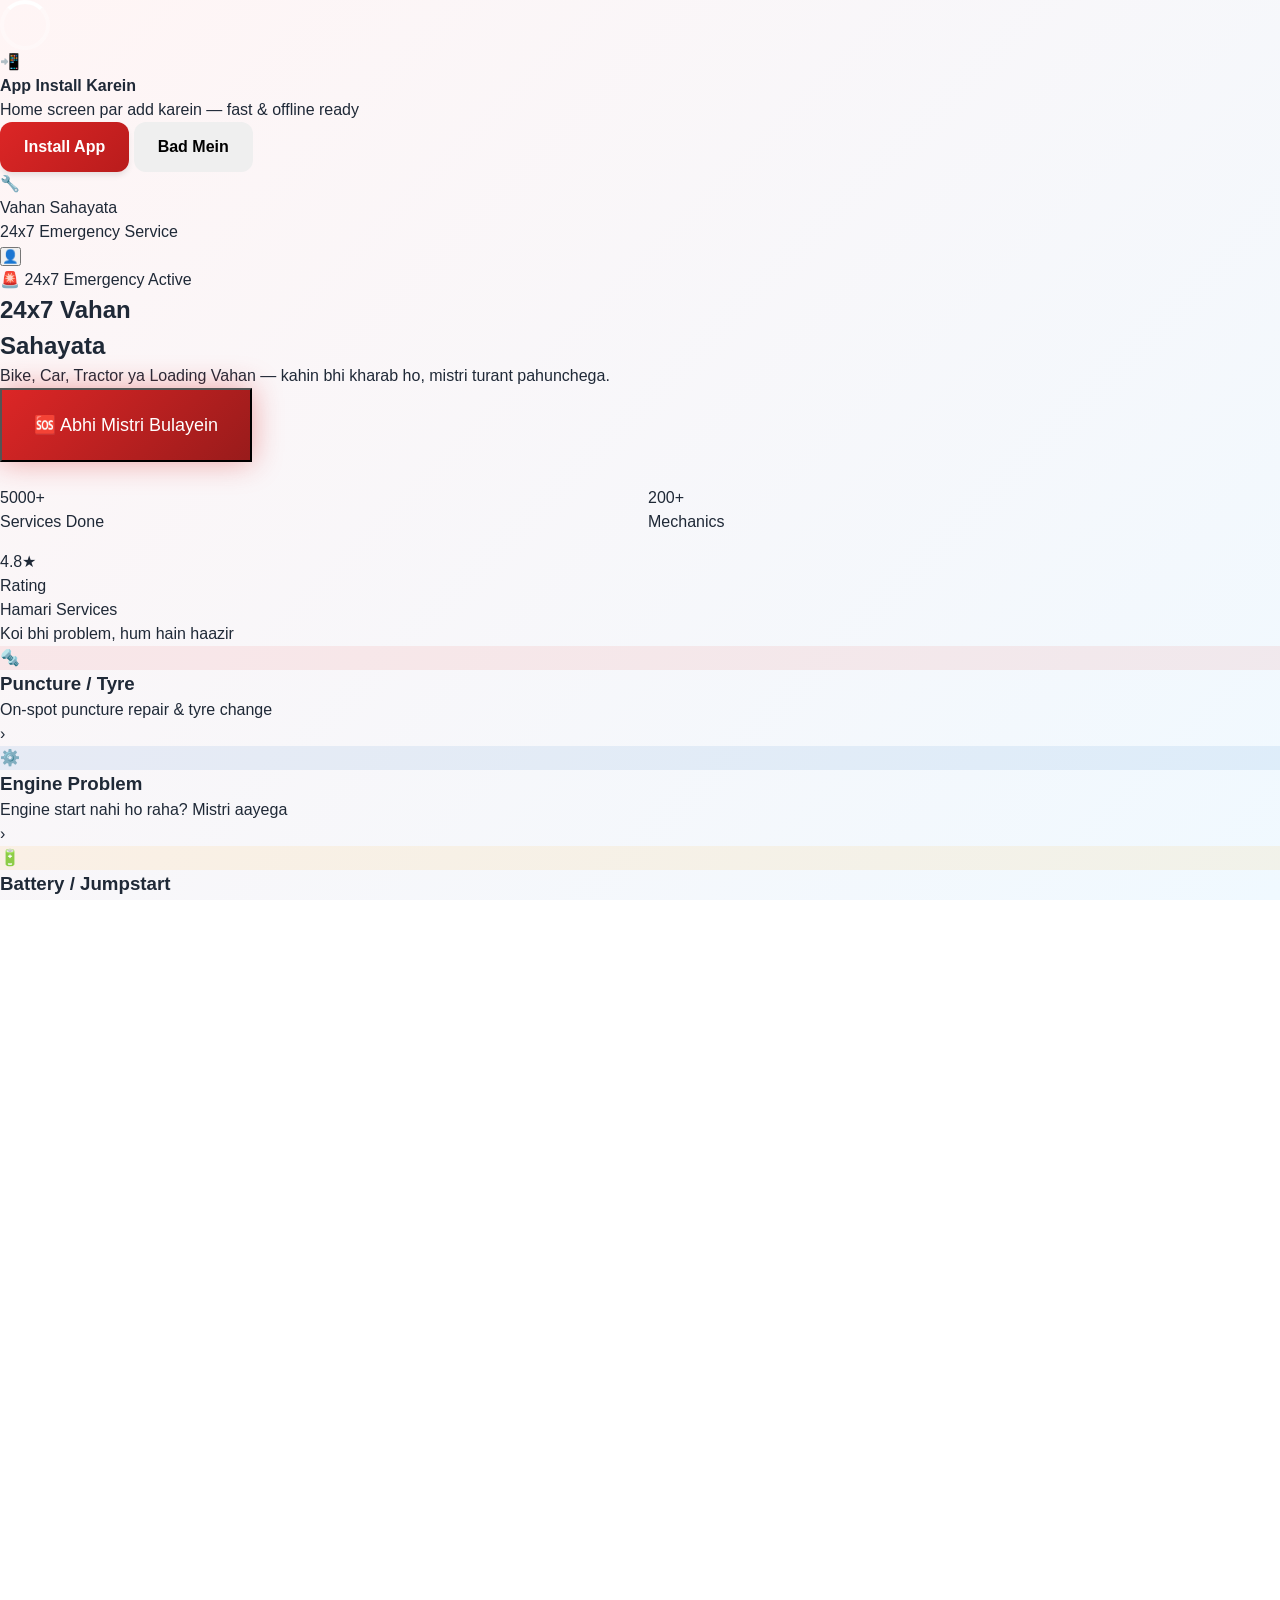
==== index.html @ 1196dba3 "Rename index (6) (28).html to index.html" ====
<!DOCTYPE html>
<html lang="hi">
<head>
  <meta charset="UTF-8">
  <meta name="viewport" content="width=device-width, initial-scale=1.0, maximum-scale=1.0">
  <meta name="theme-color" content="#E53935">
  <meta name="description" content="Bike, Car, Tractor ya Loading Vahan — kahin bhi kharab ho, mistri turant pahunchega.">
  <meta name="apple-mobile-web-app-capable" content="yes">
  <meta name="apple-mobile-web-app-status-bar-style" content="black-translucent">
  <meta name="apple-mobile-web-app-title" content="Vahan Sahayata">
  <title>24x7 Vahan Sahayata — Emergency Vehicle Rescue</title>
  <link rel="manifest" href="manifest.json">
  <link rel="icon" href="icons/icon-192.png" type="image/png">
  <link rel="apple-touch-icon" href="icons/icon-192.png">
  <link rel="stylesheet" href="style.css">

  <!-- Firebase SDK (compat) -->
  <script src="https://www.gstatic.com/firebasejs/10.7.0/firebase-app-compat.js"></script>
  <script src="https://www.gstatic.com/firebasejs/10.7.0/firebase-auth-compat.js"></script>
  <script src="https://www.gstatic.com/firebasejs/10.7.0/firebase-firestore-compat.js"></script>
  <script src="https://www.gstatic.com/firebasejs/10.7.0/firebase-storage-compat.js"></script>
</head>
<body>

<!-- ── Loading Overlay ─────────────────────────────────────── -->
<div id="loadingOverlay">
  <div class="spinner"></div>
</div>

<!-- ── Install Banner ──────────────────────────────────────── -->
<div id="installBanner">
  <div class="ib-icon">📲</div>
  <div class="ib-text" style="flex:1">
    <h4>App Install Karein</h4>
    <p>Home screen par add karein — fast & offline ready</p>
    <div class="ib-actions">
      <button class="btn btn-primary btn-sm" id="installBtn">Install App</button>
      <button class="btn btn-outline btn-sm" id="dismissInstall">Bad Mein</button>
    </div>
  </div>
</div>

<!-- ── App Header ──────────────────────────────────────────── -->
<header id="appHeader">
  <div class="brand">
    <div class="brand-icon">🔧</div>
    <div>
      <div class="brand-name">Vahan Sahayata</div>
      <div class="brand-tag">24x7 Emergency Service</div>
    </div>
  </div>
  <div class="header-actions">
    <span id="userNameLabel"></span>
    <button class="avatar-btn" id="headerAvatar" onclick="showSection('profile')" title="Profile">
      <span id="headerAvatarIcon">👤</span>
    </button>
  </div>
</header>

<!-- ── Main Content ─────────────────────────────────────────── -->
<main id="mainContent">

  <!-- ════════════════════════════════════════════════════════
       SECTION 1: HOME
  ════════════════════════════════════════════════════════ -->
  <section id="section-home" class="app-section active">

    <!-- Hero -->
    <div class="hero">
      <div class="emergency-badge">🚨 24x7 Emergency Active</div>
      <h1>24x7 Vahan<br>Sahayata</h1>
      <p class="tagline">Bike, Car, Tractor ya Loading Vahan — kahin bhi kharab ho, mistri turant pahunchega.</p>
      <button class="btn-emergency" onclick="handleEmergencyClick()">
        🆘 Abhi Mistri Bulayein
      </button>
      <div class="hero-stats">
        <div class="hero-stat"><div class="num">5000+</div><div class="lbl">Services Done</div></div>
        <div class="hero-stat"><div class="num">200+</div><div class="lbl">Mechanics</div></div>
        <div class="hero-stat"><div class="num">4.8★</div><div class="lbl">Rating</div></div>
      </div>
    </div>

    <!-- Services -->
    <div class="pad-full">
      <div class="section-title">Hamari Services</div>
      <div class="section-sub">Koi bhi problem, hum hain haazir</div>

      <div class="service-card" onclick="startBooking('puncture')">
        <div class="sc-icon" style="background:#E5393515">🔩</div>
        <div class="sc-info">
          <h3>Puncture / Tyre</h3>
          <p>On-spot puncture repair & tyre change</p>
        </div>
        <div class="sc-arrow">›</div>
      </div>

      <div class="service-card" onclick="startBooking('engine')">
        <div class="sc-icon" style="background:#1565C015">⚙️</div>
        <div class="sc-info">
          <h3>Engine Problem</h3>
          <p>Engine start nahi ho raha? Mistri aayega</p>
        </div>
        <div class="sc-arrow">›</div>
      </div>

      <div class="service-card" onclick="startBooking('battery')">
        <div class="sc-icon" style="background:#F59E0B15">🔋</div>
        <div class="sc-info">
          <h3>Battery / Jumpstart</h3>
          <p>Dead battery? Turant jumpstart milega</p>
        </div>
        <div class="sc-arrow">›</div>
      </div>

      <div class="service-card" onclick="startBooking('towing')">
        <div class="sc-icon" style="background:#8B5CF615">🚛</div>
        <div class="sc-info">
          <h3>Towing Service</h3>
          <p>Vahan khud nahi chal sakta? Towing milega</p>
        </div>
        <div class="sc-arrow">›</div>
      </div>

      <div class="service-card" onclick="startBooking('accident')">
        <div class="sc-icon" style="background:#EF444415">🚨</div>
        <div class="sc-info">
          <h3>Accident Sahayata</h3>
          <p>Accident ke baad turant help</p>
        </div>
        <div class="sc-arrow">›</div>
      </div>

      <div class="service-card" onclick="startBooking('other')">
        <div class="sc-icon" style="background:#06B6D415">🔧</div>
        <div class="sc-info">
          <h3>Kuch Aur</h3>
          <p>Brake, fuel, oil, aur baaki problems</p>
        </div>
        <div class="sc-arrow">›</div>
      </div>

      <!-- Quick Links -->
      <div style="display:flex;gap:10px;margin-top:20px;margin-bottom:24px">
        <a href="mechanic.html" class="btn btn-outline" style="flex:1;font-size:13px">🔧 Mistri Registration</a>
        <a href="admin.html" class="btn btn-outline" style="flex:1;font-size:13px">🛡 Admin Panel</a>
      </div>
    </div>
  </section>

  <!-- ════════════════════════════════════════════════════════
       SECTION 2: AUTH (Login / Register)
  ════════════════════════════════════════════════════════ -->
  <section id="section-auth" class="app-section">
    <div class="pad-full">

      <div class="tabs" style="max-width:420px;margin:0 auto 0">
        <button class="tab active" id="tabLogin"  onclick="switchAuthTab('login')">Login</button>
        <button class="tab"        id="tabReg"    onclick="switchAuthTab('register')">Register</button>
      </div>

      <!-- Login Form -->
      <div id="loginForm" class="auth-card slide-up">
        <h2>👋 Wapas Aaiye!</h2>
        <p class="auth-sub">Apne account mein login karein</p>

        <button class="btn btn-google btn-full" onclick="signInWithGoogle()">
          <img src="https://www.gstatic.com/firebasejs/ui/2.0.0/images/auth/google.svg" width="20" alt="G"> Google se Login Karein
        </button>

        <div class="divider">ya email se</div>

        <div class="form-group">
          <label class="form-label">Email Address</label>
          <input type="email" id="loginEmail" class="form-control" placeholder="aapka@email.com">
        </div>
        <div class="form-group">
          <label class="form-label">Password</label>
          <input type="password" id="loginPassword" class="form-control" placeholder="••••••••">
        </div>
        <button class="btn btn-primary btn-full" onclick="emailLogin()">Login Karein</button>

        <p style="text-align:center;margin-top:16px;font-size:13px;color:var(--text-muted)">
          Account nahi hai? <span onclick="switchAuthTab('register')" style="color:var(--primary-lt);cursor:pointer;font-weight:700">Register Karein</span>
        </p>
      </div>

      <!-- Register Form -->
      <div id="registerForm" class="auth-card slide-up" style="display:none">
        <h2>🆕 New Account</h2>
        <p class="auth-sub">Abhi register karein — bilkul free!</p>

        <button class="btn btn-google btn-full" onclick="signInWithGoogle()">
          <img src="https://www.gstatic.com/firebasejs/ui/2.0.0/images/auth/google.svg" width="20" alt="G"> Google se Register Karein
        </button>

        <div class="divider">ya email se</div>

        <div class="form-group">
          <label class="form-label">Pura Naam</label>
          <input type="text" id="regName" class="form-control" placeholder="Aapka naam">
        </div>
        <div class="form-group">
          <label class="form-label">Mobile Number</label>
          <input type="tel" id="regPhone" class="form-control" placeholder="9876543210">
        </div>
        <div class="form-group">
          <label class="form-label">Email Address</label>
          <input type="email" id="regEmail" class="form-control" placeholder="aapka@email.com">
        </div>
        <div class="form-group">
          <label class="form-label">Password (min 6 characters)</label>
          <input type="password" id="regPassword" class="form-control" placeholder="••••••••">
        </div>
        <button class="btn btn-primary btn-full" onclick="emailRegister()">Register Karein</button>

        <p style="text-align:center;margin-top:16px;font-size:13px;color:var(--text-muted)">
          Pehle se account hai? <span onclick="switchAuthTab('login')" style="color:var(--primary-lt);cursor:pointer;font-weight:700">Login Karein</span>
        </p>
      </div>

    </div>
  </section>

  <!-- ════════════════════════════════════════════════════════
       SECTION 3: BOOKING
  ════════════════════════════════════════════════════════ -->
  <section id="section-booking" class="app-section">

    <div class="booking-header">
      <h2>🆘 Emergency Booking</h2>
      <p>Neeche form bharein — mistri jaldi pahunchega</p>
    </div>

    <div class="pad-full">

      <!-- Urgent Alert -->
      <div class="urgent-alert">
        <div class="ua-icon">⚡</div>
        <p>Aapki location aur vahan ki jankari bharkar <strong>Abhi Bhejein</strong> dabayein. Nearest mechanic ko turant request milega.</p>
      </div>

      <!-- Vehicle Type -->
      <div class="section-title" style="margin-bottom:8px">Vehicle Type चुनें</div>
      <div class="vehicle-grid" id="vehicleGrid">
        <div class="vehicle-card" data-v="bike"    onclick="selectVehicle(this)"><div class="vc-icon">🏍️</div><div class="vc-name">Bike</div></div>
        <div class="vehicle-card" data-v="car"     onclick="selectVehicle(this)"><div class="vc-icon">🚗</div><div class="vc-name">Car</div></div>
        <div class="vehicle-card" data-v="tempo"   onclick="selectVehicle(this)"><div class="vc-icon">🚐</div><div class="vc-name">Max/Tempo</div></div>
        <div class="vehicle-card" data-v="loading" onclick="selectVehicle(this)"><div class="vc-icon">🚚</div><div class="vc-name">Loading</div></div>
        <div class="vehicle-card" data-v="tractor" onclick="selectVehicle(this)"><div class="vc-icon">🚜</div><div class="vc-name">Tractor</div></div>
        <div class="vehicle-card" data-v="truck"   onclick="selectVehicle(this)"><div class="vc-icon">🛻</div><div class="vc-name">Truck</div></div>
        <div class="vehicle-card" data-v="auto"    onclick="selectVehicle(this)"><div class="vc-icon">🛺</div><div class="vc-name">Auto</div></div>
        <div class="vehicle-card" data-v="other"   onclick="selectVehicle(this)"><div class="vc-icon">🚘</div><div class="vc-name">Other</div></div>
      </div>

      <!-- Problem Type -->
      <div class="section-title" style="margin-bottom:8px">Problem Type</div>
      <div class="chips" id="problemChips">
        <span class="chip" data-p="puncture"  onclick="selectProblem(this)">🔩 Puncture</span>
        <span class="chip" data-p="engine"    onclick="selectProblem(this)">⚙️ Engine</span>
        <span class="chip" data-p="battery"   onclick="selectProblem(this)">🔋 Battery</span>
        <span class="chip" data-p="fuel"      onclick="selectProblem(this)">⛽ Fuel Khatam</span>
        <span class="chip" data-p="brake"     onclick="selectProblem(this)">🛑 Brake</span>
        <span class="chip" data-p="accident"  onclick="selectProblem(this)">🚨 Accident</span>
        <span class="chip" data-p="towing"    onclick="selectProblem(this)">🚛 Towing</span>
        <span class="chip" data-p="other"     onclick="selectProblem(this)">🔧 Kuch Aur</span>
      </div>

      <!-- Description -->
      <div class="form-group">
        <label class="form-label">Problem ka Vivaran (Optional)</label>
        <textarea id="bookingDesc" class="form-control" placeholder="Kya hua hai detail mein batayein..."></textarea>
      </div>

      <!-- Location -->
      <div class="section-title" style="margin-bottom:8px">Aapki Location</div>
      <div class="location-card" id="locationCard" onclick="getLocation()">
        <div class="loc-icon">📍</div>
        <div class="loc-text">
          <strong id="locationText">Location Detect Karein</strong>
          <span id="locationCoords">GPS se current location lene ke liye click karein</span>
        </div>
        <span style="color:var(--teal);font-size:18px">↻</span>
      </div>

      <div class="form-group">
        <label class="form-label">Address / Landmark</label>
        <input type="text" id="bookingAddress" class="form-control" placeholder="Gali, mohalla, landmark...">
      </div>

      <div class="form-group">
        <label class="form-label">Phone Number (for mechanic)</label>
        <input type="tel" id="bookingPhone" class="form-control" placeholder="9876543210">
      </div>

      <!-- Photo Upload -->
      <div class="form-group">
        <label class="form-label">Vahan ki Photo (Optional)</label>
        <label class="file-upload" for="vehiclePhoto">
          <input type="file" id="vehiclePhoto" accept="image/*" onchange="previewPhoto(this)">
          <div class="fu-icon">📷</div>
          <div class="fu-text">Photo khenchein ya gallery se chunein</div>
        </label>
        <img id="photoPreview" alt="Preview">
      </div>

      <button class="btn btn-danger btn-full" style="margin-bottom:32px" onclick="submitRequest()">
        🆘 Abhi Mistri Bhejein
      </button>

    </div>
  </section>

  <!-- ════════════════════════════════════════════════════════
       SECTION 4: REQUEST STATUS
  ════════════════════════════════════════════════════════ -->
  <section id="section-status" class="app-section">
    <div class="pad-full">
      <div class="section-title">🔄 Live Request Status</div>
      <div class="section-sub">Aapke active aur past requests</div>

      <div id="activeRequestArea"></div>
      <div id="requestHistoryArea"></div>
    </div>
  </section>

  <!-- ════════════════════════════════════════════════════════
       SECTION 5: PROFILE
  ════════════════════════════════════════════════════════ -->
  <section id="section-profile" class="app-section">

    <div class="profile-header">
      <div class="profile-avatar" id="profileAvatar">👤</div>
      <div class="profile-name"  id="profileName">Loading...</div>
      <div class="profile-email" id="profileEmail"></div>
      <div class="profile-role">👤 User</div>
    </div>

    <div class="pad-full">
      <div style="background:var(--surface2);border:1px solid var(--border);border-radius:var(--radius-lg);padding:4px 16px;margin-bottom:16px">
        <div class="info-row">
          <div class="ir-icon">📞</div>
          <div>
            <div class="ir-label">Mobile</div>
            <div class="ir-value" id="profilePhone">—</div>
          </div>
          <div class="ir-action" onclick="editPhone()">Edit</div>
        </div>
        <div class="info-row">
          <div class="ir-icon">📧</div>
          <div>
            <div class="ir-label">Email</div>
            <div class="ir-value" id="profileEmailRow">—</div>
          </div>
        </div>
        <div class="info-row">
          <div class="ir-icon">📅</div>
          <div>
            <div class="ir-label">Member Since</div>
            <div class="ir-value" id="profileJoined">—</div>
          </div>
        </div>
      </div>

      <div style="background:var(--surface2);border:1px solid var(--border);border-radius:var(--radius-lg);padding:4px 16px;margin-bottom:16px">
        <div class="info-row" onclick="showSection('status')" style="cursor:pointer">
          <div class="ir-icon">📋</div>
          <div><div class="ir-label">Meri Requests</div><div class="ir-value">History Dekhein</div></div>
          <div class="sc-arrow">›</div>
        </div>
        <div class="info-row" onclick="showSection('contact')" style="cursor:pointer">
          <div class="ir-icon">💬</div>
          <div><div class="ir-label">Support</div><div class="ir-value">Help & Contact</div></div>
          <div class="sc-arrow">›</div>
        </div>
        <div class="info-row">
          <div class="ir-icon">🔧</div>
          <div><div class="ir-label">Mechanic Register</div><div class="ir-value">Mistri banna chahte hain?</div></div>
          <a href="mechanic.html" class="ir-action">Open</a>
        </div>
      </div>

      <button class="btn btn-outline btn-full" onclick="signOutUser()" style="margin-bottom:24px">
        🚪 Logout
      </button>
    </div>
  </section>

  <!-- ════════════════════════════════════════════════════════
       SECTION 6: CONTACT
  ════════════════════════════════════════════════════════ -->
  <section id="section-contact" class="app-section">
    <div class="pad-full">
      <div class="section-title">📞 Help & Support</div>
      <div class="section-sub">Hum 24x7 aapki seva mein hain</div>

      <div class="contact-card">
        <div class="cc-icon">📞</div>
        <h3>Helpline</h3>
        <p>Emergency ke liye turant call karein</p>
        <a href="tel:+919876543210" class="btn btn-danger btn-full" style="margin-top:12px">Call: +91 98765 43210</a>
      </div>

      <div class="contact-card">
        <div class="cc-icon">💬</div>
        <h3>WhatsApp Support</h3>
        <p>WhatsApp par bhi help milegi</p>
        <a href="https://wa.me/919876543210?text=Namaste%2C%20mujhe%20vehicle%20help%20chahiye" target="_blank" class="btn btn-whatsapp btn-full" style="margin-top:12px">WhatsApp Karein</a>
      </div>

      <div class="contact-card">
        <div class="cc-icon">📧</div>
        <h3>Email Support</h3>
        <p>Non-urgent queries ke liye email karein</p>
        <a href="mailto:support@vahansahayata.com" class="btn btn-outline btn-full" style="margin-top:12px">Email Karein</a>
      </div>

      <div class="contact-card" style="text-align:left;padding:20px">
        <h3 style="margin-bottom:12px">📝 Feedback Bhejein</h3>
        <div class="form-group">
          <textarea id="feedbackText" class="form-control" placeholder="Aapka anubhav kaise raha? Kuch batana chahte hain?" rows="4"></textarea>
        </div>
        <button class="btn btn-primary btn-full" onclick="submitFeedback()">Feedback Bhejein</button>
      </div>
    </div>
  </section>

</main>

<!-- ── Bottom Navigation ─────────────────────────────────── -->
<nav id="bottomNav">
  <button class="nav-item active" id="nav-home"    onclick="showSection('home')">
    <span class="nav-icon">🏠</span>Home
  </button>
  <button class="nav-item"        id="nav-booking" onclick="showSection('booking')">
    <span class="nav-icon">🆘</span>Booking
  </button>
  <button class="nav-item"        id="nav-status"  onclick="showSection('status')">
    <span class="nav-icon">📋</span>Status
    <span class="notif-dot" id="statusDot" style="display:none"></span>
  </button>
  <button class="nav-item"        id="nav-contact" onclick="showSection('contact')">
    <span class="nav-icon">💬</span>Support
  </button>
  <button class="nav-item"        id="nav-profile" onclick="showSection('profile')">
    <span class="nav-icon">👤</span>Profile
  </button>
</nav>

<!-- ── Rating Modal ──────────────────────────────────────── -->
<div id="ratingModal" style="display:none;position:fixed;inset:0;background:#000a;z-index:5000;align-items:center;justify-content:center;padding:24px">
  <div style="background:var(--surface2);border:1px solid var(--border);border-radius:var(--radius-lg);padding:28px;max-width:380px;width:100%">
    <h3 style="font-family:var(--font-head);font-size:22px;margin-bottom:6px">⭐ Service Rate Karein</h3>
    <p style="font-size:14px;color:var(--text-muted);margin-bottom:20px" id="ratingMechName">Mechanic ka naam</p>
    <div class="stars" id="starContainer" style="justify-content:center;margin-bottom:20px">
      <span class="star" data-v="1" onclick="selectStar(1)">★</span>
      <span class="star" data-v="2" onclick="selectStar(2)">★</span>
      <span class="star" data-v="3" onclick="selectStar(3)">★</span>
      <span class="star" data-v="4" onclick="selectStar(4)">★</span>
      <span class="star" data-v="5" onclick="selectStar(5)">★</span>
    </div>
    <textarea id="reviewText" class="form-control" style="margin-bottom:16px" rows="3" placeholder="Review likhein (optional)..."></textarea>
    <div style="display:flex;gap:10px">
      <button class="btn btn-outline" style="flex:1" onclick="closeRating()">Cancel</button>
      <button class="btn btn-primary" style="flex:1" onclick="submitRating()">Submit</button>
    </div>
  </div>
</div>

<!-- Scripts -->
<script src="firebase.js"></script>
<script src="app.js"></script>
</body>
</html>
---- style.css ----
/* ==================== ROOT & VARIABLES ==================== */
:root {
    /* Brand Colors */
    --primary: #DC2626;
    --primary-dark: #B91C1C;
    --primary-light: #FEE2E2;
    
    --secondary: #2563EB;
    --secondary-dark: #1D4ED8;
    --secondary-light: #DBEAFE;
    
    --success: #16A34A;
    --warning: #EA580C;
    --danger: #DC2626;
    
    /* Neutral Colors */
    --dark: #1F2937;
    --gray-800: #1F2937;
    --gray-700: #374151;
    --gray-600: #4B5563;
    --gray-500: #6B7280;
    --gray-400: #9CA3AF;
    --gray-300: #D1D5DB;
    --gray-200: #E5E7EB;
    --gray-100: #F3F4F6;
    --light: #FFFFFF;
    
    /* Spacing */
    --spacing-xs: 4px;
    --spacing-sm: 8px;
    --spacing-md: 16px;
    --spacing-lg: 24px;
    --spacing-xl: 32px;
    --spacing-2xl: 48px;
    
    /* Border Radius */
    --radius-sm: 6px;
    --radius-md: 12px;
    --radius-lg: 16px;
    --radius-full: 999px;
    
    /* Shadows */
    --shadow-sm: 0 1px 2px 0 rgba(0, 0, 0, 0.05);
    --shadow-md: 0 4px 6px -1px rgba(0, 0, 0, 0.1);
    --shadow-lg: 0 10px 15px -3px rgba(0, 0, 0, 0.1);
    --shadow-xl: 0 20px 25px -5px rgba(0, 0, 0, 0.1);
    
    /* Transitions */
    --transition: all 0.3s cubic-bezier(0.4, 0, 0.2, 1);
    --transition-fast: all 0.15s ease-out;
    
    /* Fonts */
    --font-primary: -apple-system, BlinkMacSystemFont, 'Segoe UI', Roboto, 'Helvetica Neue', Arial, sans-serif;
    --font-size-base: 16px;
    --line-height-base: 1.5;
}

/* ==================== GLOBAL STYLES ==================== */
* {
    margin: 0;
    padding: 0;
    box-sizing: border-box;
}

html, body {
    width: 100%;
    height: 100%;
    font-family: var(--font-primary);
    font-size: var(--font-size-base);
    line-height: var(--line-height-base);
    color: var(--dark);
    background-color: var(--light);
    -webkit-font-smoothing: antialiased;
    -moz-osx-font-smoothing: grayscale;
    overflow-x: hidden;
}

body {
    display: flex;
    flex-direction: column;
    background: linear-gradient(135deg, #FFF5F5 0%, #F0F9FF 100%);
}

/* ==================== PAGE STRUCTURE ==================== */
.page {
    display: none;
    padding-bottom: 100px;
    animation: slideInUp 0.4s ease-out;
}

.page.active {
    display: block;
}

@keyframes slideInUp {
    from {
        opacity: 0;
        transform: translateY(20px);
    }
    to {
        opacity: 1;
        transform: translateY(0);
    }
}

/* ==================== HEADER STYLES ==================== */
.header-top {
    display: flex;
    justify-content: space-between;
    align-items: center;
    padding: var(--spacing-lg);
    background: linear-gradient(135deg, var(--primary) 0%, var(--primary-dark) 100%);
    color: white;
    position: sticky;
    top: 0;
    z-index: 100;
    box-shadow: var(--shadow-md);
}

.header-left {
    display: flex;
    align-items: center;
    gap: var(--spacing-md);
}

.logo-badge {
    width: 50px;
    height: 50px;
    background: rgba(255, 255, 255, 0.2);
    border-radius: var(--radius-full);
    display: flex;
    align-items: center;
    justify-content: center;
    font-size: 28px;
    border: 2px solid rgba(255, 255, 255, 0.3);
}

.app-title {
    font-size: 20px;
    font-weight: 700;
    margin: 0;
}

.app-tagline {
    font-size: 12px;
    opacity: 0.9;
    margin: 2px 0 0 0;
}

.page-header {
    display: flex;
    align-items: center;
    gap: var(--spacing-md);
    padding: var(--spacing-lg);
    background: linear-gradient(135deg, var(--primary) 0%, var(--primary-dark) 100%);
    color: white;
    position: sticky;
    top: 0;
    z-index: 100;
    box-shadow: var(--shadow-md);
}

.back-btn {
    background: none;
    border: none;
    color: white;
    font-size: 18px;
    cursor: pointer;
    padding: var(--spacing-md);
    display: flex;
    align-items: center;
}

.page-header h2 {
    flex: 1;
    font-size: 22px;
    font-weight: 700;
    margin: 0;
}

.icon-btn {
    background: rgba(255, 255, 255, 0.2);
    border: none;
    color: white;
    width: 40px;
    height: 40px;
    border-radius: var(--radius-full);
    cursor: pointer;
    display: flex;
    align-items: center;
    justify-content: center;
    font-size: 20px;
    transition: var(--transition);
}

.icon-btn:active {
    background: rgba(255, 255, 255, 0.3);
    transform: scale(0.95);
}

/* ==================== HERO SECTION ==================== */
.hero-section {
    padding: var(--spacing-xl);
    text-align: center;
    background: linear-gradient(135deg, var(--primary-light) 0%, var(--secondary-light) 100%);
    margin: var(--spacing-lg);
    border-radius: var(--radius-lg);
    box-shadow: var(--shadow-md);
}

.hero-section h2 {
    font-size: 28px;
    font-weight: 700;
    color: var(--dark);
    margin-bottom: var(--spacing-md);
    line-height: 1.3;
}

.hero-subtitle {
    font-size: 16px;
    color: var(--gray-600);
    margin-bottom: var(--spacing-lg);
}

.hero-stats {
    display: grid;
    grid-template-columns: 1fr 1fr;
    gap: var(--spacing-md);
    margin-top: var(--spacing-lg);
}

.stat-card {
    background: white;
    padding: var(--spacing-md);
    border-radius: var(--radius-md);
    box-shadow: var(--shadow-sm);
    animation: popIn 0.5s ease-out;
}

@keyframes popIn {
    from {
        opacity: 0;
        transform: scale(0.9);
    }
    to {
        opacity: 1;
        transform: scale(1);
    }
}

.stat-number {
    display: block;
    font-size: 24px;
    font-weight: 700;
    color: var(--primary);
    margin-bottom: 4px;
}

.stat-label {
    display: block;
    font-size: 12px;
    color: var(--gray-600);
}

/* ==================== BUTTON STYLES ==================== */
.btn {
    padding: var(--spacing-md) var(--spacing-lg);
    border: none;
    border-radius: var(--radius-md);
    font-size: 16px;
    font-weight: 600;
    cursor: pointer;
    transition: var(--transition);
    display: inline-flex;
    align-items: center;
    justify-content: center;
    gap: var(--spacing-sm);
    white-space: nowrap;
    text-decoration: none;
    font-family: var(--font-primary);
}

.btn:active {
    transform: scale(0.98);
}

.btn-primary {
    background: linear-gradient(135deg, var(--primary) 0%, var(--primary-dark) 100%);
    color: white;
    box-shadow: var(--shadow-md);
}

.btn-primary:hover {
    box-shadow: var(--shadow-lg);
}

.btn-secondary {
    background: var(--secondary);
    color: white;
    box-shadow: var(--shadow-md);
}

.btn-emergency {
    background: linear-gradient(135deg, #DC2626 0%, #991B1B 100%);
    color: white;
    font-size: 18px;
    padding: var(--spacing-lg) var(--spacing-xl);
    box-shadow: 0 0 30px rgba(220, 38, 38, 0.4);
    animation: pulse 2s infinite;
}

@keyframes pulse {
    0%, 100% {
        box-shadow: 0 0 30px rgba(220, 38, 38, 0.4);
    }
    50% {
        box-shadow: 0 0 50px rgba(220, 38, 38, 0.6);
    }
}

.btn-emergency:hover {
    box-shadow: 0 0 50px rgba(220, 38, 38, 0.6);
}

.btn-google {
    background: white;
    color: var(--dark);
    border: 2px solid var(--gray-300);
}

.btn-google:hover {
    border-color: var(--primary);
    color: var(--primary);
}

.btn-full {
    width: 100%;
}

.btn-large {
    padding: var(--spacing-lg) var(--spacing-xl);
    font-size: 18px;
}

.btn-small {
    padding: var(--spacing-sm) var(--spacing-md);
    font-size: 14px;
}

.btn-danger {
    background: var(--danger);
    color: white;
}

.btn-emoji {
    font-size: 20px;
}

/* ==================== FORM STYLES ==================== */
.form-container {
    padding: var(--spacing-lg);
    max-width: 500px;
    margin: 0 auto;
}

.form-card {
    background: white;
    padding: var(--spacing-xl);
    border-radius: var(--radius-lg);
    box-shadow: var(--shadow-lg);
    animation: slideInUp 0.4s ease-out;
}

.form-card h3 {
    font-size: 24px;
    margin-bottom: var(--spacing-md);
    color: var(--dark);
}

.form-subtitle {
    color: var(--gray-600);
    margin-bottom: var(--spacing-lg);
}

.form-group {
    margin-bottom: var(--spacing-lg);
}

.form-group label {
    display: block;
    font-weight: 600;
    margin-bottom: var(--spacing-sm);
    color: var(--dark);
}

.form-group input,
.form-group textarea {
    width: 100%;
    padding: var(--spacing-md);
    border: 2px solid var(--gray-300);
    border-radius: var(--radius-md);
    font-size: 16px;
    font-family: var(--font-primary);
    transition: var(--transition);
}

.form-group input:focus,
.form-group textarea:focus {
    outline: none;
    border-color: var(--primary);
    box-shadow: 0 0 0 3px rgba(220, 38, 38, 0.1);
}

.checkbox-group {
    display: flex;
    align-items: center;
    gap: var(--spacing-md);
    margin-bottom: var(--spacing-lg);
}

.checkbox-group input[type="checkbox"] {
    width: 20px;
    height: 20px;
    cursor: pointer;
}

.checkbox-group label {
    margin: 0;
    cursor: pointer;
}

.form-footer {
    text-align: center;
    margin-top: var(--spacing-lg);
    color: var(--gray-600);
    font-size: 14px;
}

.link {
    color: var(--primary);
    text-decoration: none;
    font-weight: 600;
    cursor: pointer;
}

.link:hover {
    text-decoration: underline;
}

.divider {
    text-align: center;
    margin: var(--spacing-lg) 0;
    color: var(--gray-400);
    font-size: 14px;
    position: relative;
}

.divider::before {
    content: '';
    position: absolute;
    left: 0;
    top: 50%;
    width: 35%;
    height: 1px;
    background: var(--gray-300);
}

.divider::after {
    content: '';
    position: absolute;
    right: 0;
    top: 50%;
    width: 35%;
    height: 1px;
    background: var(--gray-300);
}

/* ==================== QUICK ACTIONS ==================== */
.quick-actions {
    padding: var(--spacing-lg);
}

.quick-actions h3 {
    font-size: 18px;
    font-weight: 700;
    margin-bottom: var(--spacing-md);
    color: var(--dark);
}

.action-grid {
    display: grid;
    grid-template-columns: repeat(2, 1fr);
    gap: var(--spacing-md);
}

.action-card {
    background: white;
    border: none;
    padding: var(--spacing-lg);
    border-radius: var(--radius-md);
    cursor: pointer;
    transition: var(--transition);
    box-shadow: var(--shadow-sm);
    display: flex;
    flex-direction: column;
    align-items: center;
    text-align: center;
    gap: var(--spacing-sm);
}

.action-card:active {
    transform: translateY(-4px);
    box-shadow: var(--shadow-md);
}

.action-icon {
    font-size: 32px;
}

.action-text {
    font-weight: 600;
    color: var(--dark);
}

/* ==================== VEHICLE & PROBLEM GRIDS ==================== */
.vehicle-grid,
.problem-grid {
    display: grid;
    grid-template-columns: repeat(3, 1fr);
    gap: var(--spacing-md);
    margin-bottom: var(--spacing-lg);
}

.vehicle-option,
.problem-option {
    position: relative;
}

.vehicle-option input[type="radio"],
.problem-option input[type="radio"] {
    position: absolute;
    opacity: 0;
}

.vehicle-card,
.problem-card {
    padding: var(--spacing-md);
    border: 2px solid var(--gray-300);
    border-radius: var(--radius-md);
    text-align: center;
    cursor: pointer;
    transition: var(--transition);
    background: white;
}

.vehicle-emoji {
    display: block;
    font-size: 32px;
    margin-bottom: var(--spacing-sm);
}

.vehicle-card {
    font-weight: 600;
    color: var(--dark);
}

.vehicle-option input[type="radio"]:checked + .vehicle-card,
.problem-option input[type="radio"]:checked + .problem-card {
    border-color: var(--primary);
    background: var(--primary-light);
    color: var(--primary);
    transform: scale(1.05);
}

/* ==================== FORM SECTIONS ==================== */
.form-section {
    margin-bottom: var(--spacing-xl);
}

.form-section h3 {
    font-size: 16px;
    font-weight: 700;
    margin-bottom: var(--spacing-md);
    color: var(--dark);
}

.location-display {
    background: var(--success);
    color: white;
    padding: var(--spacing-md);
    border-radius: var(--radius-md);
    margin-top: var(--spacing-md);
}

.location-display small {
    display: block;
    opacity: 0.9;
    margin-top: 4px;
}

.file-upload {
    display: block;
    cursor: pointer;
}

.file-upload input[type="file"] {
    display: none;
}

.upload-placeholder {
    display: flex;
    flex-direction: column;
    align-items: center;
    justify-content: center;
    gap: var(--spacing-md);
    padding: var(--spacing-xl);
    border: 2px dashed var(--gray-300);
    border-radius: var(--radius-md);
    transition: var(--transition);
    background: var(--gray-100);
}

.file-upload:hover .upload-placeholder {
    border-color: var(--primary);
    background: var(--primary-light);
}

.upload-icon {
    font-size: 40px;
}

/* ==================== STATUS & REQUESTS ==================== */
.requests-list {
    padding: var(--spacing-lg);
    display: flex;
    flex-direction: column;
    gap: var(--spacing-lg);
}

.request-card {
    background: white;
    border-left: 4px solid var(--primary);
    padding: var(--spacing-lg);
    border-radius: var(--radius-md);
    box-shadow: var(--shadow-md);
    transition: var(--transition);
}

.request-card:active {
    transform: translateY(-2px);
    box-shadow: var(--shadow-lg);
}

.request-header {
    display: flex;
    justify-content: space-between;
    align-items: start;
    margin-bottom: var(--spacing-md);
}

.request-title {
    font-size: 16px;
    font-weight: 700;
    color: var(--dark);
    margin: 0;
}

.request-status {
    display: inline-block;
    padding: 4px 12px;
    border-radius: var(--radius-full);
    font-size: 12px;
    font-weight: 600;
    text-transform: uppercase;
}

.status-pending {
    background: #FEF3C7;
    color: #92400E;
}

.status-accepted {
    background: #DBEAFE;
    color: #1E40AF;
}

.status-on-way {
    background: #E0E7FF;
    color: #3730A3;
}

.status-started {
    background: #FEED7D;
    color: #78350F;
}

.status-completed {
    background: #DCFCE7;
    color: #166534;
}

.status-cancelled {
    background: #FEE2E2;
    color: #991B1B;
}

.request-details {
    display: grid;
    grid-template-columns: 1fr 1fr;
    gap: var(--spacing-md);
    font-size: 14px;
    margin-bottom: var(--spacing-md);
}

.detail-item {
    display: flex;
    flex-direction: column;
}

.detail-label {
    color: var(--gray-600);
    font-size: 12px;
    font-weight: 600;
    text-transform: uppercase;
    margin-bottom: 2px;
}

.detail-value {
    color: var(--dark);
    font-weight: 600;
}

.request-actions {
    display: grid;
    grid-template-columns: 1fr 1fr;
    gap: var(--spacing-md);
}

.request-actions .btn {
    width: 100%;
}

/* ==================== PROFILE PAGE ==================== */
.profile-container {
    padding: var(--spacing-lg);
}

.profile-card {
    background: white;
    border-radius: var(--radius-lg);
    box-shadow: var(--shadow-lg);
    overflow: hidden;
}

.profile-header {
    background: linear-gradient(135deg, var(--primary-light) 0%, var(--secondary-light) 100%);
    padding: var(--spacing-xl);
    text-align: center;
}

.profile-avatar {
    width: 80px;
    height: 80px;
    background: white;
    border-radius: var(--radius-full);
    display: flex;
    align-items: center;
    justify-content: center;
    font-size: 40px;
    margin: 0 auto var(--spacing-md);
    box-shadow: var(--shadow-md);
}

.profile-header h3 {
    font-size: 22px;
    margin: 0 0 4px 0;
    color: var(--dark);
}

.profile-header p {
    color: var(--gray-600);
    margin: 0;
}

.profile-info {
    padding: var(--spacing-lg);
    border-bottom: 1px solid var(--gray-200);
}

.info-row {
    display: flex;
    justify-content: space-between;
    align-items: center;
    padding: var(--spacing-md) 0;
    border-bottom: 1px solid var(--gray-200);
}

.info-row:last-child {
    border-bottom: none;
}

.info-label {
    color: var(--gray-600);
    font-weight: 600;
}

.info-row span:last-child {
    color: var(--dark);
    font-weight: 600;
}

.profile-stats {
    display: grid;
    grid-template-columns: repeat(3, 1fr);
    padding: var(--spacing-lg);
    border-bottom: 1px solid var(--gray-200);
    text-align: center;
}

.stat {
    display: flex;
    flex-direction: column;
}

.stat-value {
    font-size: 24px;
    font-weight: 700;
    color: var(--primary);
    margin-bottom: 4px;
}

.stat-title {
    font-size: 12px;
    color: var(--gray-600);
    font-weight: 600;
}

.profile-card .btn {
    width: 100%;
    margin: var(--spacing-lg);
}

/* ==================== CONTACT PAGE ==================== */
.contact-container {
    padding: var(--spacing-lg);
}

.contact-card {
    background: white;
    padding: var(--spacing-xl);
    border-radius: var(--radius-lg);
    box-shadow: var(--shadow-lg);
}

.contact-card h3 {
    font-size: 22px;
    margin-bottom: var(--spacing-lg);
    color: var(--dark);
}

.contact-options {
    display: grid;
    grid-template-columns: 1fr 1fr;
    gap: var(--spacing-lg);
    margin-bottom: var(--spacing-xl);
}

.contact-option {
    text-align: center;
    padding: var(--spacing-lg);
    background: var(--gray-100);
    border-radius: var(--radius-md);
    transition: var(--transition);
}

.contact-option:hover {
    background: var(--primary-light);
    transform: translateY(-4px);
}

.contact-icon {
    font-size: 40px;
    margin-bottom: var(--spacing-md);
    display: block;
}

.contact-option h4 {
    font-size: 14px;
    font-weight: 700;
    margin-bottom: 4px;
    color: var(--dark);
}

.contact-option p {
    font-size: 13px;
    color: var(--gray-600);
    margin-bottom: var(--spacing-md);
}

/* ==================== FAQ ==================== */
.faq-section {
    margin-top: var(--spacing-xl);
    border-top: 2px solid var(--gray-200);
    padding-top: var(--spacing-xl);
}

.faq-section h3 {
    font-size: 20px;
    margin-bottom: var(--spacing-lg);
    color: var(--dark);
}

.faq-item {
    margin-bottom: var(--spacing-md);
    border: 1px solid var(--gray-300);
    border-radius: var(--radius-md);
    overflow: hidden;
}

.faq-question {
    width: 100%;
    padding: var(--spacing-lg);
    background: var(--gray-100);
    border: none;
    cursor: pointer;
    display: flex;
    justify-content: space-between;
    align-items: center;
    font-weight: 600;
    color: var(--dark);
    transition: var(--transition);
    font-family: var(--font-primary);
}

.faq-question:hover {
    background: var(--primary-light);
}

.faq-arrow {
    transition: var(--transition);
    display: inline-block;
}

.faq-item.active .faq-arrow {
    transform: rotate(180deg);
}

.faq-answer {
    padding: var(--spacing-lg);
    background: white;
    color: var(--gray-700);
    font-size: 14px;
}

.faq-answer p {
    margin: 0;
}

/* ==================== HOW IT WORKS ==================== */
.how-it-works {
    padding: var(--spacing-xl) var(--spacing-lg);
    background: white;
    margin: var(--spacing-lg);
    border-radius: var(--radius-lg);
    box-shadow: var(--shadow-md);
}

.how-it-works h3 {
    font-size: 20px;
    margin-bottom: var(--spacing-lg);
    text-align: center;
    color: var(--dark);
}

.steps {
    display: grid;
    grid-template-columns: repeat(2, 1fr);
    gap: var(--spacing-lg);
}

.step {
    text-align: center;
}

.step-number {
    width: 40px;
    height: 40px;
    background: linear-gradient(135deg, var(--primary) 0%, var(--primary-dark) 100%);
    color: white;
    border-radius: var(--radius-full);
    display: flex;
    align-items: center;
    justify-content: center;
    font-weight: 700;
    font-size: 18px;
    margin: 0 auto var(--spacing-md);
}

.step h4 {
    font-size: 14px;
    font-weight: 700;
    margin-bottom: 4px;
    color: var(--dark);
}

.step p {
    font-size: 12px;
    color: var(--gray-600);
    margin: 0;
}

/* ==================== FLOATING & INSTALL BUTTONS ==================== */
.floating-support-btn {
    position: fixed;
    bottom: 120px;
    right: 20px;
    width: 60px;
    height: 60px;
    border-radius: var(--radius-full);
    background: linear-gradient(135deg, #25D366 0%, #20BA5E 100%);
    color: white;
    border: none;
    cursor: pointer;
    display: flex;
    align-items: center;
    justify-content: center;
    font-size: 28px;
    box-shadow: var(--shadow-lg);
    transition: var(--transition);
    z-index: 50;
}

.floating-support-btn:active {
    transform: scale(0.9);
}

.install-prompt {
    position: fixed;
    bottom: 20px;
    left: 50%;
    transform: translateX(-50%);
    background: white;
    border-radius: var(--radius-lg);
    padding: var(--spacing-lg);
    box-shadow: var(--shadow-xl);
    max-width: 400px;
    width: calc(100% - 40px);
    z-index: 200;
    animation: slideInUp 0.4s ease-out;
    display: none;
}

.install-prompt.show {
    display: block;
}

.install-content {
    text-align: center;
}

.install-icon {
    font-size: 40px;
    margin-bottom: var(--spacing-md);
}

.install-prompt h3 {
    font-size: 18px;
    margin-bottom: 4px;
    color: var(--dark);
}

.install-prompt p {
    color: var(--gray-600);
    margin-bottom: var(--spacing-lg);
}

.install-buttons {
    display: grid;
    grid-template-columns: 1fr 1fr;
    gap: var(--spacing-md);
}

/* ==================== LOADING & TOAST ==================== */
.loading-spinner {
    display: none;
    position: fixed;
    top: 0;
    left: 0;
    right: 0;
    bottom: 0;
    background: rgba(0, 0, 0, 0.5);
    z-index: 300;
    display: flex;
    flex-direction: column;
    align-items: center;
    justify-content: center;
    gap: var(--spacing-lg);
}

.loading-spinner.show {
    display: flex;
}

.loading-spinner p {
    color: white;
    font-weight: 600;
}

.spinner {
    width: 50px;
    height: 50px;
    border: 4px solid rgba(255, 255, 255, 0.3);
    border-top: 4px solid white;
    border-radius: var(--radius-full);
    animation: spin 1s linear infinite;
}

@keyframes spin {
    to {
        transform: rotate(360deg);
    }
}

.toast {
    position: fixed;
    bottom: 20px;
    left: 50%;
    transform: translateX(-50%);
    background: var(--dark);
    color: white;
    padding: var(--spacing-md) var(--spacing-lg);
    border-radius: var(--radius-full);
    box-shadow: var(--shadow-lg);
    z-index: 250;
    max-width: 90%;
    text-align: center;
    opacity: 0;
    animation: toastSlideIn 0.3s ease-out forwards;
}

.toast.show {
    opacity: 1;
}

.toast.success {
    background: var(--success);
}

.toast.error {
    background: var(--danger);
}

.toast.warning {
    background: var(--warning);
}

@keyframes toastSlideIn {
    from {
        transform: translateX(-50%) translateY(100px);
        opacity: 0;
    }
    to {
        transform: translateX(-50%) translateY(0);
        opacity: 1;
    }
}

/* ==================== EMPTY STATE ==================== */
.empty-state {
    text-align: center;
    padding: var(--spacing-2xl) var(--spacing-lg);
    color: var(--gray-600);
}

.empty-icon {
    font-size: 80px;
    margin-bottom: var(--spacing-lg);
}

.empty-state h3 {
    font-size: 20px;
    margin-bottom: var(--spacing-sm);
    color: var(--dark);
}

/* ==================== BOTTOM NAVIGATION ==================== */
.bottom-nav {
    position: fixed;
    bottom: 0;
    left: 0;
    right: 0;
    background: white;
    border-top: 2px solid var(--gray-200);
    display: grid;
    grid-template-columns: repeat(5, 1fr);
    height: 70px;
    z-index: 100;
    box-shadow: var(--shadow-lg);
}

.nav-item {
    display: flex;
    flex-direction: column;
    align-items: center;
    justify-content: center;
    gap: 4px;
    border: none;
    background: none;
    cursor: pointer;
    color: var(--gray-600);
    transition: var(--transition);
    font-size: 24px;
}

.nav-item.active {
    color: var(--primary);
}

.nav-label {
    font-size: 10px;
    font-weight: 600;
}

.nav-item.emergency-nav {
    color: var(--primary);
    font-size: 32px;
    animation: pulse 2s infinite;
}

/* ==================== CHECKBOX LIST ==================== */
.checkbox-list {
    display: flex;
    flex-direction: column;
    gap: var(--spacing-md);
}

.checkbox-list label {
    display: flex;
    align-items: center;
    gap: var(--spacing-md);
    cursor: pointer;
    font-weight: 400;
    color: var(--dark);
}

.checkbox-list input[type="checkbox"] {
    width: 20px;
    height: 20px;
    cursor: pointer;
    accent-color: var(--primary);
}

/* ==================== RESPONSIVE DESIGN ==================== */
@media (max-width: 768px) {
    :root {
        --spacing-lg: 16px;
        --spacing-xl: 24px;
    }

    .header-top {
        padding: var(--spacing-md);
    }

    .logo-badge {
        width: 40px;
        height: 40px;
        font-size: 20px;
    }

    .app-title {
        font-size: 16px;
    }

    .vehicle-grid,
    .problem-grid {
        grid-template-columns: repeat(2, 1fr);
    }

    .hero-section h2 {
        font-size: 24px;
    }

    .contact-options {
        grid-template-columns: 1fr;
    }

    .request-details {
        grid-template-columns: 1fr;
    }

    .steps {
        grid-template-columns: 1fr 1fr;
    }
}

@media (min-width: 769px) {
    body {
        max-width: 100vw;
    }

    .bottom-nav {
        display: none;
    }

    .page {
        margin: 0 auto;
        max-width: 600px;
    }

    .vehicle-grid,
    .problem-grid {
        grid-template-columns: repeat(4, 1fr);
    }

    .contact-options {
        grid-template-columns: repeat(2, 1fr);
    }

    .floating-support-btn {
        bottom: 40px;
        right: 40px;
    }
}

/* ==================== DARK MODE SUPPORT ==================== */
@media (prefers-color-scheme: dark) {
    :root {
        --dark: #F3F4F6;
        --light: #1F2937;
        --gray-800: #F3F4F6;
        --gray-700: #E5E7EB;
    }

    body {
        background: linear-gradient(135deg, #1a1a2e 0%, #16213e 100%);
        color: var(--gray-800);
    }

    .form-card,
    .profile-card,
    .contact-card,
    .request-card,
    .action-card,
    .how-it-works {
        background: #2d2d44;
    }

    .form-group input,
    .form-group textarea {
        background: #3a3a52;
        border-color: #4a4a6a;
        color: var(--gray-800);
    }

    .upload-placeholder {
        background: #3a3a52;
        border-color: #4a4a6a;
    }

    .vehicle-card,
    .problem-card {
        background: #3a3a52;
    }

    .profile-stats {
        background: #3a3a52;
    }
}

/* ==================== PRINT STYLES ==================== */
@media print {
    .bottom-nav,
    .floating-support-btn,
    .page-header .back-btn {
        display: none;
    }

    .page {
        padding-bottom: 0;
    }
}
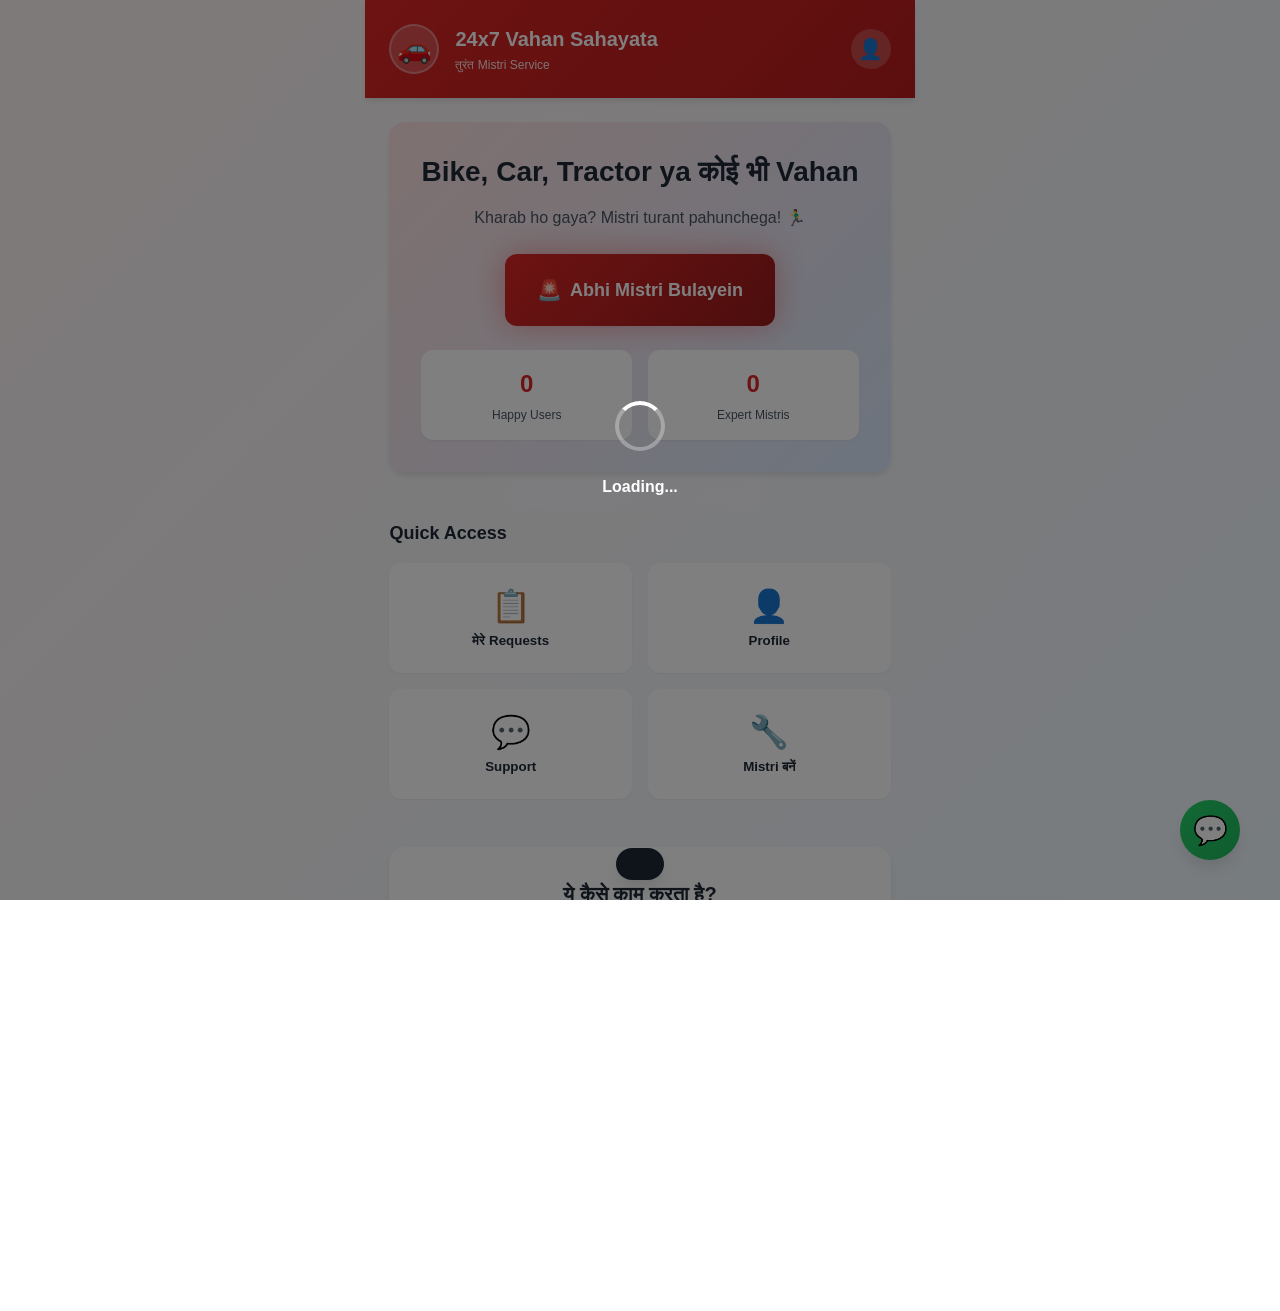
==== commit 71d876d4: "Update index.html" ====
--- a/index.html
+++ b/index.html
@@ -1,473 +1,889 @@
+
+
 <!DOCTYPE html>
 <html lang="hi">
 <head>
-  <meta charset="UTF-8">
-  <meta name="viewport" content="width=device-width, initial-scale=1.0, maximum-scale=1.0">
-  <meta name="theme-color" content="#E53935">
-  <meta name="description" content="Bike, Car, Tractor ya Loading Vahan — kahin bhi kharab ho, mistri turant pahunchega.">
-  <meta name="apple-mobile-web-app-capable" content="yes">
-  <meta name="apple-mobile-web-app-status-bar-style" content="black-translucent">
-  <meta name="apple-mobile-web-app-title" content="Vahan Sahayata">
-  <title>24x7 Vahan Sahayata — Emergency Vehicle Rescue</title>
-  <link rel="manifest" href="manifest.json">
-  <link rel="icon" href="icons/icon-192.png" type="image/png">
-  <link rel="apple-touch-icon" href="icons/icon-192.png">
-  <link rel="stylesheet" href="style.css">
-
-  <!-- Firebase SDK (compat) -->
-  <script src="https://www.gstatic.com/firebasejs/10.7.0/firebase-app-compat.js"></script>
-  <script src="https://www.gstatic.com/firebasejs/10.7.0/firebase-auth-compat.js"></script>
-  <script src="https://www.gstatic.com/firebasejs/10.7.0/firebase-firestore-compat.js"></script>
-  <script src="https://www.gstatic.com/firebasejs/10.7.0/firebase-storage-compat.js"></script>
+    <meta charset="UTF-8">
+    <meta name="viewport" content="width=device-width, initial-scale=1.0">
+    <meta name="description" content="24x7 Vahan Sahayata - Emergency Vehicle Repair Service">
+    <meta name="theme-color" content="#DC2626">
+    <meta name="mobile-web-app-capable" content="yes">
+    <meta name="apple-mobile-web-app-capable" content="yes">
+    <meta name="apple-mobile-web-app-status-bar-style" content="black-translucent">
+    <meta name="apple-mobile-web-app-title" content="Vahan Sahayata">
+    
+    <title>24x7 Vahan Sahayata - Emergency Vehicle Repair</title>
+    <link rel="manifest" href="manifest.json">
+    <link rel="icon" type="image/png" href="data:image/svg+xml,<svg xmlns='http://www.w3.org/2000/svg' viewBox='0 0 192 192'><rect fill='%23DC2626' width='192' height='192'/><text x='50%' y='50%' dominant-baseline='middle' text-anchor='middle' font-size='80' fill='white' font-family='Arial' font-weight='bold'>🚗</text></svg>">
+    <link rel="apple-touch-icon" href="data:image/svg+xml,<svg xmlns='http://www.w3.org/2000/svg' viewBox='0 0 192 192'><rect fill='%23DC2626' width='192' height='192'/><text x='50%' y='50%' dominant-baseline='middle' text-anchor='middle' font-size='80' fill='white' font-family='Arial' font-weight='bold'>🚗</text></svg>">
+    
+    <link rel="stylesheet" href="style.css">
 </head>
 <body>
-
-<!-- ── Loading Overlay ─────────────────────────────────────── -->
-<div id="loadingOverlay">
-  <div class="spinner"></div>
-</div>
-
-<!-- ── Install Banner ──────────────────────────────────────── -->
-<div id="installBanner">
-  <div class="ib-icon">📲</div>
-  <div class="ib-text" style="flex:1">
-    <h4>App Install Karein</h4>
-    <p>Home screen par add karein — fast & offline ready</p>
-    <div class="ib-actions">
-      <button class="btn btn-primary btn-sm" id="installBtn">Install App</button>
-      <button class="btn btn-outline btn-sm" id="dismissInstall">Bad Mein</button>
-    </div>
-  </div>
-</div>
-
-<!-- ── App Header ──────────────────────────────────────────── -->
-<header id="appHeader">
-  <div class="brand">
-    <div class="brand-icon">🔧</div>
-    <div>
-      <div class="brand-name">Vahan Sahayata</div>
-      <div class="brand-tag">24x7 Emergency Service</div>
-    </div>
-  </div>
-  <div class="header-actions">
-    <span id="userNameLabel"></span>
-    <button class="avatar-btn" id="headerAvatar" onclick="showSection('profile')" title="Profile">
-      <span id="headerAvatarIcon">👤</span>
-    </button>
-  </div>
-</header>
-
-<!-- ── Main Content ─────────────────────────────────────────── -->
-<main id="mainContent">
-
-  <!-- ════════════════════════════════════════════════════════
-       SECTION 1: HOME
-  ════════════════════════════════════════════════════════ -->
-  <section id="section-home" class="app-section active">
-
-    <!-- Hero -->
-    <div class="hero">
-      <div class="emergency-badge">🚨 24x7 Emergency Active</div>
-      <h1>24x7 Vahan<br>Sahayata</h1>
-      <p class="tagline">Bike, Car, Tractor ya Loading Vahan — kahin bhi kharab ho, mistri turant pahunchega.</p>
-      <button class="btn-emergency" onclick="handleEmergencyClick()">
-        🆘 Abhi Mistri Bulayein
-      </button>
-      <div class="hero-stats">
-        <div class="hero-stat"><div class="num">5000+</div><div class="lbl">Services Done</div></div>
-        <div class="hero-stat"><div class="num">200+</div><div class="lbl">Mechanics</div></div>
-        <div class="hero-stat"><div class="num">4.8★</div><div class="lbl">Rating</div></div>
-      </div>
-    </div>
-
-    <!-- Services -->
-    <div class="pad-full">
-      <div class="section-title">Hamari Services</div>
-      <div class="section-sub">Koi bhi problem, hum hain haazir</div>
-
-      <div class="service-card" onclick="startBooking('puncture')">
-        <div class="sc-icon" style="background:#E5393515">🔩</div>
-        <div class="sc-info">
-          <h3>Puncture / Tyre</h3>
-          <p>On-spot puncture repair & tyre change</p>
-        </div>
-        <div class="sc-arrow">›</div>
-      </div>
-
-      <div class="service-card" onclick="startBooking('engine')">
-        <div class="sc-icon" style="background:#1565C015">⚙️</div>
-        <div class="sc-info">
-          <h3>Engine Problem</h3>
-          <p>Engine start nahi ho raha? Mistri aayega</p>
-        </div>
-        <div class="sc-arrow">›</div>
-      </div>
-
-      <div class="service-card" onclick="startBooking('battery')">
-        <div class="sc-icon" style="background:#F59E0B15">🔋</div>
-        <div class="sc-info">
-          <h3>Battery / Jumpstart</h3>
-          <p>Dead battery? Turant jumpstart milega</p>
-        </div>
-        <div class="sc-arrow">›</div>
-      </div>
-
-      <div class="service-card" onclick="startBooking('towing')">
-        <div class="sc-icon" style="background:#8B5CF615">🚛</div>
-        <div class="sc-info">
-          <h3>Towing Service</h3>
-          <p>Vahan khud nahi chal sakta? Towing milega</p>
-        </div>
-        <div class="sc-arrow">›</div>
-      </div>
-
-      <div class="service-card" onclick="startBooking('accident')">
-        <div class="sc-icon" style="background:#EF444415">🚨</div>
-        <div class="sc-info">
-          <h3>Accident Sahayata</h3>
-          <p>Accident ke baad turant help</p>
-        </div>
-        <div class="sc-arrow">›</div>
-      </div>
-
-      <div class="service-card" onclick="startBooking('other')">
-        <div class="sc-icon" style="background:#06B6D415">🔧</div>
-        <div class="sc-info">
-          <h3>Kuch Aur</h3>
-          <p>Brake, fuel, oil, aur baaki problems</p>
-        </div>
-        <div class="sc-arrow">›</div>
-      </div>
-
-      <!-- Quick Links -->
-      <div style="display:flex;gap:10px;margin-top:20px;margin-bottom:24px">
-        <a href="mechanic.html" class="btn btn-outline" style="flex:1;font-size:13px">🔧 Mistri Registration</a>
-        <a href="admin.html" class="btn btn-outline" style="flex:1;font-size:13px">🛡 Admin Panel</a>
-      </div>
-    </div>
-  </section>
-
-  <!-- ════════════════════════════════════════════════════════
-       SECTION 2: AUTH (Login / Register)
-  ════════════════════════════════════════════════════════ -->
-  <section id="section-auth" class="app-section">
-    <div class="pad-full">
-
-      <div class="tabs" style="max-width:420px;margin:0 auto 0">
-        <button class="tab active" id="tabLogin"  onclick="switchAuthTab('login')">Login</button>
-        <button class="tab"        id="tabReg"    onclick="switchAuthTab('register')">Register</button>
-      </div>
-
-      <!-- Login Form -->
-      <div id="loginForm" class="auth-card slide-up">
-        <h2>👋 Wapas Aaiye!</h2>
-        <p class="auth-sub">Apne account mein login karein</p>
-
-        <button class="btn btn-google btn-full" onclick="signInWithGoogle()">
-          <img src="https://www.gstatic.com/firebasejs/ui/2.0.0/images/auth/google.svg" width="20" alt="G"> Google se Login Karein
+    <!-- Toast Notification -->
+    <div id="toast" class="toast"></div>
+
+    <!-- Install Prompt -->
+    <div id="installPrompt" class="install-prompt">
+        <div class="install-content">
+            <div class="install-icon">📱</div>
+            <h3>App Install करें</h3>
+            <p>अपने फोन पर तुरंत एक्सेस पाएं</p>
+            <div class="install-buttons">
+                <button id="installBtn" class="btn btn-primary">Install करें</button>
+                <button id="dismissBtn" class="btn btn-secondary">बाद में</button>
+            </div>
+        </div>
+    </div>
+
+    <!-- Loading Spinner -->
+    <div id="loadingSpinner" class="loading-spinner">
+        <div class="spinner"></div>
+        <p>Loading...</p>
+    </div>
+
+    <!-- HOME PAGE -->
+    <div id="homePage" class="page active">
+        <!-- Header with status and location -->
+        <header class="header-top">
+            <div class="header-left">
+                <div class="logo-badge">
+                    <span class="logo-emoji">🚗</span>
+                </div>
+                <div>
+                    <h1 class="app-title">24x7 Vahan Sahayata</h1>
+                    <p class="app-tagline">तुरंत Mistri Service</p>
+                </div>
+            </div>
+            <button id="profileBtn" class="icon-btn" title="Profile">
+                <span class="icon">👤</span>
+            </button>
+        </header>
+
+        <!-- Hero Section -->
+        <section class="hero-section">
+            <div class="hero-content">
+                <h2>Bike, Car, Tractor ya कोई भी Vahan</h2>
+                <p class="hero-subtitle">Kharab ho gaya? Mistri turant pahunchega! 🏃‍♂️</p>
+                <button id="emergencyBtn" class="btn btn-emergency">
+                    <span class="btn-emoji">🚨</span>
+                    Abhi Mistri Bulayein
+                </button>
+            </div>
+            <div class="hero-stats">
+                <div class="stat-card">
+                    <span class="stat-number" id="statsUsers">0</span>
+                    <span class="stat-label">Happy Users</span>
+                </div>
+                <div class="stat-card">
+                    <span class="stat-number" id="statsMechanics">0</span>
+                    <span class="stat-label">Expert Mistris</span>
+                </div>
+            </div>
+        </section>
+
+        <!-- Quick Actions -->
+        <section class="quick-actions">
+            <h3>Quick Access</h3>
+            <div class="action-grid">
+                <button class="action-card" data-action="my-requests">
+                    <span class="action-icon">📋</span>
+                    <span class="action-text">मेरे Requests</span>
+                </button>
+                <button class="action-card" data-action="profile">
+                    <span class="action-icon">👤</span>
+                    <span class="action-text">Profile</span>
+                </button>
+                <button class="action-card" data-action="contact">
+                    <span class="action-icon">💬</span>
+                    <span class="action-text">Support</span>
+                </button>
+                <button class="action-card" data-action="mechanic-register">
+                    <span class="action-icon">🔧</span>
+                    <span class="action-text">Mistri बनें</span>
+                </button>
+            </div>
+        </section>
+
+        <!-- How It Works -->
+        <section class="how-it-works">
+            <h3>ये कैसे काम करता है?</h3>
+            <div class="steps">
+                <div class="step">
+                    <div class="step-number">1</div>
+                    <h4>Request भेजें</h4>
+                    <p>Vehicle & समस्या का विवरण दें</p>
+                </div>
+                <div class="step">
+                    <div class="step-number">2</div>
+                    <h4>Mistri मिलेगा</h4>
+                    <p>पास के expert को assign होगा</p>
+                </div>
+                <div class="step">
+                    <div class="step-number">3</div>
+                    <h4>Live ट्रैक करें</h4>
+                    <p>Mistri का location देखें real-time</p>
+                </div>
+                <div class="step">
+                    <div class="step-number">4</div>
+                    <h4>Service पूरी हो</h4>
+                    <p>Payment करें & Rating दें</p>
+                </div>
+            </div>
+        </section>
+
+        <!-- Call Support -->
+        <button class="floating-support-btn" id="whatsappBtn" title="WhatsApp Support">
+            <span>💬</span>
         </button>
-
-        <div class="divider">ya email se</div>
-
-        <div class="form-group">
-          <label class="form-label">Email Address</label>
-          <input type="email" id="loginEmail" class="form-control" placeholder="aapka@email.com">
-        </div>
-        <div class="form-group">
-          <label class="form-label">Password</label>
-          <input type="password" id="loginPassword" class="form-control" placeholder="••••••••">
-        </div>
-        <button class="btn btn-primary btn-full" onclick="emailLogin()">Login Karein</button>
-
-        <p style="text-align:center;margin-top:16px;font-size:13px;color:var(--text-muted)">
-          Account nahi hai? <span onclick="switchAuthTab('register')" style="color:var(--primary-lt);cursor:pointer;font-weight:700">Register Karein</span>
-        </p>
-      </div>
-
-      <!-- Register Form -->
-      <div id="registerForm" class="auth-card slide-up" style="display:none">
-        <h2>🆕 New Account</h2>
-        <p class="auth-sub">Abhi register karein — bilkul free!</p>
-
-        <button class="btn btn-google btn-full" onclick="signInWithGoogle()">
-          <img src="https://www.gstatic.com/firebasejs/ui/2.0.0/images/auth/google.svg" width="20" alt="G"> Google se Register Karein
+    </div>
+
+    <!-- LOGIN PAGE -->
+    <div id="loginPage" class="page">
+        <header class="page-header">
+            <button class="back-btn" data-page="home">← वापस</button>
+            <h2>Login</h2>
+        </header>
+
+        <div class="form-container">
+            <div class="form-card">
+                <h3>स्वागत है! 👋</h3>
+                <p class="form-subtitle">अपने अकाउंट में Login करें</p>
+
+                <form id="loginForm">
+                    <div class="form-group">
+                        <label for="loginEmail">Email</label>
+                        <input 
+                            type="email" 
+                            id="loginEmail" 
+                            placeholder="example@gmail.com"
+                            required
+                        >
+                    </div>
+
+                    <div class="form-group">
+                        <label for="loginPassword">Password</label>
+                        <input 
+                            type="password" 
+                            id="loginPassword" 
+                            placeholder="••••••••"
+                            required
+                        >
+                    </div>
+
+                    <button type="submit" class="btn btn-primary btn-full">
+                        <span>🔓 Login करें</span>
+                    </button>
+                </form>
+
+                <div class="divider">या</div>
+
+                <button id="googleLoginBtn" class="btn btn-google btn-full">
+                    <span class="google-icon">🔗</span>
+                    <span>Gmail से Login करें</span>
+                </button>
+
+                <p class="form-footer">
+                    खाता नहीं है? 
+                    <a href="#" data-page="register" class="link">यहाँ Sign Up करें</a>
+                </p>
+
+                <p class="form-footer">
+                    Mistri हैं?
+                    <a href="#" data-page="mechanic-login" class="link">Mistri Login</a>
+                </p>
+
+                <p class="form-footer">
+                    <a href="#" data-page="admin-login" class="link">Admin Panel</a>
+                </p>
+            </div>
+        </div>
+    </div>
+
+    <!-- REGISTER PAGE -->
+    <div id="registerPage" class="page">
+        <header class="page-header">
+            <button class="back-btn" data-page="home">← वापस</button>
+            <h2>Sign Up</h2>
+        </header>
+
+        <div class="form-container">
+            <div class="form-card">
+                <h3>नया अकाउंट बनाएं 🎉</h3>
+                <p class="form-subtitle">Emergency service के लिए रजिस्टर करें</p>
+
+                <form id="registerForm">
+                    <div class="form-group">
+                        <label for="regName">नाम</label>
+                        <input 
+                            type="text" 
+                            id="regName" 
+                            placeholder="आपका नाम"
+                            required
+                        >
+                    </div>
+
+                    <div class="form-group">
+                        <label for="regEmail">Email</label>
+                        <input 
+                            type="email" 
+                            id="regEmail" 
+                            placeholder="example@gmail.com"
+                            required
+                        >
+                    </div>
+
+                    <div class="form-group">
+                        <label for="regPhone">Phone</label>
+                        <input 
+                            type="tel" 
+                            id="regPhone" 
+                            placeholder="10-digit phone"
+                            pattern="[0-9]{10}"
+                            required
+                        >
+                    </div>
+
+                    <div class="form-group">
+                        <label for="regPassword">Password</label>
+                        <input 
+                            type="password" 
+                            id="regPassword" 
+                            placeholder="कम से कम 6 characters"
+                            minlength="6"
+                            required
+                        >
+                    </div>
+
+                    <div class="checkbox-group">
+                        <input type="checkbox" id="termsCheck" required>
+                        <label for="termsCheck">
+                            मैं terms & conditions से सहमत हूँ
+                        </label>
+                    </div>
+
+                    <button type="submit" class="btn btn-primary btn-full">
+                        <span>✅ Sign Up करें</span>
+                    </button>
+                </form>
+
+                <div class="divider">या</div>
+
+                <button id="googleRegisterBtn" class="btn btn-google btn-full">
+                    <span class="google-icon">🔗</span>
+                    <span>Gmail से Sign Up करें</span>
+                </button>
+
+                <p class="form-footer">
+                    पहले से अकाउंट है? 
+                    <a href="#" data-page="login" class="link">यहाँ Login करें</a>
+                </p>
+            </div>
+        </div>
+    </div>
+
+    <!-- BOOKING PAGE -->
+    <div id="bookingPage" class="page">
+        <header class="page-header">
+            <button class="back-btn" data-page="home">← वापस</button>
+            <h2>Emergency Service Request</h2>
+        </header>
+
+        <div class="form-container">
+            <div class="form-card">
+                <form id="bookingForm">
+                    <!-- Vehicle Type -->
+                    <div class="form-section">
+                        <h3>🚗 Vehicle Type चुनें</h3>
+                        <div class="vehicle-grid">
+                            <label class="vehicle-option">
+                                <input type="radio" name="vehicleType" value="Bike" required>
+                                <div class="vehicle-card">
+                                    <span class="vehicle-emoji">🏍️</span>
+                                    <span>Bike</span>
+                                </div>
+                            </label>
+                            <label class="vehicle-option">
+                                <input type="radio" name="vehicleType" value="Car" required>
+                                <div class="vehicle-card">
+                                    <span class="vehicle-emoji">🚗</span>
+                                    <span>Car</span>
+                                </div>
+                            </label>
+                            <label class="vehicle-option">
+                                <input type="radio" name="vehicleType" value="Auto/Tempo" required>
+                                <div class="vehicle-card">
+                                    <span class="vehicle-emoji">🚙</span>
+                                    <span>Auto/Tempo</span>
+                                </div>
+                            </label>
+                            <label class="vehicle-option">
+                                <input type="radio" name="vehicleType" value="Truck" required>
+                                <div class="vehicle-card">
+                                    <span class="vehicle-emoji">🚚</span>
+                                    <span>Truck</span>
+                                </div>
+                            </label>
+                            <label class="vehicle-option">
+                                <input type="radio" name="vehicleType" value="Tractor" required>
+                                <div class="vehicle-card">
+                                    <span class="vehicle-emoji">🚜</span>
+                                    <span>Tractor</span>
+                                </div>
+                            </label>
+                            <label class="vehicle-option">
+                                <input type="radio" name="vehicleType" value="Other" required>
+                                <div class="vehicle-card">
+                                    <span class="vehicle-emoji">🚛</span>
+                                    <span>Other</span>
+                                </div>
+                            </label>
+                        </div>
+                    </div>
+
+                    <!-- Problem Type -->
+                    <div class="form-section">
+                        <h3>⚙️ समस्या का प्रकार</h3>
+                        <div class="problem-grid">
+                            <label class="problem-option">
+                                <input type="radio" name="problemType" value="Puncture" required>
+                                <div class="problem-card">Puncture</div>
+                            </label>
+                            <label class="problem-option">
+                                <input type="radio" name="problemType" value="Engine Problem" required>
+                                <div class="problem-card">Engine Problem</div>
+                            </label>
+                            <label class="problem-option">
+                                <input type="radio" name="problemType" value="Battery" required>
+                                <div class="problem-card">Battery</div>
+                            </label>
+                            <label class="problem-option">
+                                <input type="radio" name="problemType" value="Brake Problem" required>
+                                <div class="problem-card">Brake Problem</div>
+                            </label>
+                            <label class="problem-option">
+                                <input type="radio" name="problemType" value="Fuel Issue" required>
+                                <div class="problem-card">Fuel Issue</div>
+                            </label>
+                            <label class="problem-option">
+                                <input type="radio" name="problemType" value="Towing" required>
+                                <div class="problem-card">Towing</div>
+                            </label>
+                            <label class="problem-option">
+                                <input type="radio" name="problemType" value="Accident" required>
+                                <div class="problem-card">Accident</div>
+                            </label>
+                            <label class="problem-option">
+                                <input type="radio" name="problemType" value="Other" required>
+                                <div class="problem-card">Other</div>
+                            </label>
+                        </div>
+                    </div>
+
+                    <!-- Description -->
+                    <div class="form-section">
+                        <h3>📝 विवरण दें</h3>
+                        <textarea 
+                            id="description" 
+                            name="description"
+                            placeholder="समस्या का विस्तार से बताएं..."
+                            rows="4"
+                            required
+                        ></textarea>
+                    </div>
+
+                    <!-- Location -->
+                    <div class="form-section">
+                        <h3>📍 Location</h3>
+                        <button type="button" id="getLocationBtn" class="btn btn-secondary btn-full">
+                            <span>📍 Current Location लें</span>
+                        </button>
+                        <div id="locationDisplay" class="location-display" style="display:none;">
+                            <p>✅ Location लिया गया</p>
+                            <small id="locationText"></small>
+                        </div>
+                    </div>
+
+                    <!-- Address Details -->
+                    <div class="form-section">
+                        <h3>🏠 पता का विवरण</h3>
+                        <div class="form-group">
+                            <label for="address">पूरा पता</label>
+                            <input 
+                                type="text" 
+                                id="address" 
+                                placeholder="मकान नंबर, सड़क का नाम"
+                                required
+                            >
+                        </div>
+                        <div class="form-group">
+                            <label for="landmark">Landmark (optional)</label>
+                            <input 
+                                type="text" 
+                                id="landmark" 
+                                placeholder="नजदीकी प्रसिद्ध जगह"
+                            >
+                        </div>
+                    </div>
+
+                    <!-- Photo Upload -->
+                    <div class="form-section">
+                        <h3>📸 Vehicle की फोटो (Optional)</h3>
+                        <label class="file-upload">
+                            <input type="file" id="vehiclePhoto" accept="image/*" capture="environment">
+                            <span class="upload-placeholder">
+                                <span class="upload-icon">📷</span>
+                                <span>फोटो लें या Choose करें</span>
+                            </span>
+                        </label>
+                        <div id="photoPreview" style="display:none;">
+                            <img id="previewImage" style="max-width:100%; border-radius:8px; margin-top:10px;">
+                        </div>
+                    </div>
+
+                    <!-- Phone Confirmation -->
+                    <div class="form-section">
+                        <h3>📞 संपर्क जानकारी</h3>
+                        <div class="form-group">
+                            <label for="phoneNumber">फोन नंबर</label>
+                            <input 
+                                type="tel" 
+                                id="phoneNumber" 
+                                placeholder="10-digit number"
+                                pattern="[0-9]{10}"
+                                required
+                            >
+                        </div>
+                    </div>
+
+                    <!-- Submit -->
+                    <button type="submit" class="btn btn-emergency btn-full btn-large">
+                        <span class="btn-emoji">🚨</span>
+                        <span>अभी Request भेजें</span>
+                    </button>
+                </form>
+            </div>
+        </div>
+    </div>
+
+    <!-- REQUEST STATUS PAGE -->
+    <div id="statusPage" class="page">
+        <header class="page-header">
+            <button class="back-btn" data-page="home">← वापस</button>
+            <h2>मेरे Requests</h2>
+        </header>
+
+        <div class="status-container">
+            <div id="requestsList" class="requests-list">
+                <!-- Requests will be loaded here -->
+            </div>
+            <div id="noRequestsMsg" class="empty-state" style="display:none;">
+                <div class="empty-icon">📭</div>
+                <h3>कोई Request नहीं</h3>
+                <p>अभी कोई emergency request नहीं है</p>
+                <button class="btn btn-primary" data-page="home">Home जाएँ</button>
+            </div>
+        </div>
+    </div>
+
+    <!-- PROFILE PAGE -->
+    <div id="profilePage" class="page">
+        <header class="page-header">
+            <button class="back-btn" data-page="home">← वापस</button>
+            <h2>My Profile</h2>
+        </header>
+
+        <div class="profile-container">
+            <div class="profile-card">
+                <div class="profile-header">
+                    <div class="profile-avatar">👤</div>
+                    <h3 id="profileName">User Name</h3>
+                    <p id="profileEmail">email@example.com</p>
+                </div>
+
+                <div class="profile-info">
+                    <div class="info-row">
+                        <span class="info-label">📞 Phone</span>
+                        <span id="profilePhone">-</span>
+                    </div>
+                    <div class="info-row">
+                        <span class="info-label">📧 Email</span>
+                        <span id="profileEmailInfo">-</span>
+                    </div>
+                    <div class="info-row">
+                        <span class="info-label">📅 Member Since</span>
+                        <span id="profileCreatedAt">-</span>
+                    </div>
+                </div>
+
+                <div class="profile-stats">
+                    <div class="stat">
+                        <span class="stat-value" id="totalRequests">0</span>
+                        <span class="stat-title">कुल Requests</span>
+                    </div>
+                    <div class="stat">
+                        <span class="stat-value" id="completedRequests">0</span>
+                        <span class="stat-title">Completed</span>
+                    </div>
+                    <div class="stat">
+                        <span class="stat-value" id="avgRating">0</span>
+                        <span class="stat-title">Rating</span>
+                    </div>
+                </div>
+
+                <button id="logoutBtn" class="btn btn-danger btn-full">
+                    <span>🚪 Logout करें</span>
+                </button>
+            </div>
+        </div>
+    </div>
+
+    <!-- CONTACT/SUPPORT PAGE -->
+    <div id="contactPage" class="page">
+        <header class="page-header">
+            <button class="back-btn" data-page="home">← वापस</button>
+            <h2>Support & Contact</h2>
+        </header>
+
+        <div class="contact-container">
+            <div class="contact-card">
+                <h3>24/7 Support है उपलब्ध 🎧</h3>
+                
+                <div class="contact-options">
+                    <div class="contact-option">
+                        <div class="contact-icon">☎️</div>
+                        <h4>फोन से संपर्क करें</h4>
+                        <p>+91-9876543210</p>
+                        <button id="callSupportBtn" class="btn btn-small btn-primary">
+                            Call करें
+                        </button>
+                    </div>
+
+                    <div class="contact-option">
+                        <div class="contact-icon">💬</div>
+                        <h4>WhatsApp पर Chat करें</h4>
+                        <p>तुरंत जवाब पाएं</p>
+                        <button id="whatsappSupportBtn" class="btn btn-small btn-secondary">
+                            WhatsApp करें
+                        </button>
+                    </div>
+
+                    <div class="contact-option">
+                        <div class="contact-icon">📧</div>
+                        <h4>Email भेजें</h4>
+                        <p>support@vahanshayata.com</p>
+                        <button id="emailSupportBtn" class="btn btn-small btn-secondary">
+                            Email करें
+                        </button>
+                    </div>
+
+                    <div class="contact-option">
+                        <div class="contact-icon">🏢</div>
+                        <h4>Office का पता</h4>
+                        <p>Mathura, Uttar Pradesh, India</p>
+                        <button class="btn btn-small btn-secondary">
+                            Maps में खोलें
+                        </button>
+                    </div>
+                </div>
+
+                <div class="faq-section">
+                    <h3>अक्सर पूछे जाने वाले सवाल</h3>
+                    
+                    <div class="faq-item">
+                        <button class="faq-question">
+                            <span>💰 Service का charge क्या है?</span>
+                            <span class="faq-arrow">▼</span>
+                        </button>
+                        <div class="faq-answer" style="display:none;">
+                            <p>Service charges vehicle type और समस्या पर निर्भर करता है। Mistri आने से पहले estimate दे देगा।</p>
+                        </div>
+                    </div>
+
+                    <div class="faq-item">
+                        <button class="faq-question">
+                            <span>⏰ Mistri कितने समय में आएगा?</span>
+                            <span class="faq-arrow">▼</span>
+                        </button>
+                        <div class="faq-answer" style="display:none;">
+                            <p>आमतौर पर 15-30 मिनिट में। Location और मौसम के अनुसार समय बदल सकता है।</p>
+                        </div>
+                    </div>
+
+                    <div class="faq-item">
+                        <button class="faq-question">
+                            <span>🚗 क्या Towing service है?</span>
+                            <span class="faq-arrow">▼</span>
+                        </button>
+                        <div class="faq-answer" style="display:none;">
+                            <p>हाँ! अगर vehicle चल नहीं पाया तो हम nearest garage में tow कर सकते हैं।</p>
+                        </div>
+                    </div>
+
+                    <div class="faq-item">
+                        <button class="faq-question">
+                            <span>💳 Payment method क्या हैं?</span>
+                            <span class="faq-arrow">▼</span>
+                        </button>
+                        <div class="faq-answer" style="display:none;">
+                            <p>Cash, UPI, Card - सब methods accept करते हैं। Mistri को directly दे सकते हैं।</p>
+                        </div>
+                    </div>
+                </div>
+            </div>
+        </div>
+    </div>
+
+    <!-- MECHANIC LOGIN PAGE -->
+    <div id="mechanicLoginPage" class="page">
+        <header class="page-header">
+            <button class="back-btn" data-page="home">← वापस</button>
+            <h2>Mistri Login</h2>
+        </header>
+
+        <div class="form-container">
+            <div class="form-card">
+                <h3>🔧 Mistri Account</h3>
+                <p class="form-subtitle">अपने mechanic अकाउंट में लॉगिन करें</p>
+
+                <form id="mechanicLoginForm">
+                    <div class="form-group">
+                        <label for="mechLoginEmail">Email</label>
+                        <input 
+                            type="email" 
+                            id="mechLoginEmail" 
+                            placeholder="example@gmail.com"
+                            required
+                        >
+                    </div>
+
+                    <div class="form-group">
+                        <label for="mechLoginPassword">Password</label>
+                        <input 
+                            type="password" 
+                            id="mechLoginPassword" 
+                            placeholder="••••••••"
+                            required
+                        >
+                    </div>
+
+                    <button type="submit" class="btn btn-primary btn-full">
+                        <span>🔓 Login करें</span>
+                    </button>
+                </form>
+
+                <div class="divider">या</div>
+
+                <button id="mechanicGoogleLoginBtn" class="btn btn-google btn-full">
+                    <span class="google-icon">🔗</span>
+                    <span>Gmail से Login करें</span>
+                </button>
+
+                <p class="form-footer">
+                    Mistri नहीं हो? 
+                    <a href="#" data-page="mechanic-register" class="link">यहाँ Register करें</a>
+                </p>
+            </div>
+        </div>
+    </div>
+
+    <!-- MECHANIC REGISTER PAGE -->
+    <div id="mechanicRegisterPage" class="page">
+        <header class="page-header">
+            <button class="back-btn" data-page="home">← वापस</button>
+            <h2>Mistri Registration</h2>
+        </header>
+
+        <div class="form-container">
+            <div class="form-card">
+                <h3>🔧 Mistri बनें</h3>
+                <p class="form-subtitle">Earn करें अतिरिक्त पैसे 💰</p>
+
+                <form id="mechanicRegisterForm">
+                    <div class="form-group">
+                        <label for="mechName">नाम</label>
+                        <input 
+                            type="text" 
+                            id="mechName" 
+                            placeholder="आपका नाम"
+                            required
+                        >
+                    </div>
+
+                    <div class="form-group">
+                        <label for="mechEmail">Email</label>
+                        <input 
+                            type="email" 
+                            id="mechEmail" 
+                            placeholder="example@gmail.com"
+                            required
+                        >
+                    </div>
+
+                    <div class="form-group">
+                        <label for="mechPhone">Phone</label>
+                        <input 
+                            type="tel" 
+                            id="mechPhone" 
+                            placeholder="10-digit phone"
+                            pattern="[0-9]{10}"
+                            required
+                        >
+                    </div>
+
+                    <div class="form-group">
+                        <label for="mechExperience">Experience (years)</label>
+                        <input 
+                            type="number" 
+                            id="mechExperience" 
+                            placeholder="2"
+                            min="0"
+                            required
+                        >
+                    </div>
+
+                    <div class="form-group">
+                        <label for="mechServiceArea">Service Area / City</label>
+                        <input 
+                            type="text" 
+                            id="mechServiceArea" 
+                            placeholder="Mathura, UP"
+                            required
+                        >
+                    </div>
+
+                    <div class="form-group">
+                        <label>Vehicle Types (select all that apply)</label>
+                        <div class="checkbox-list">
+                            <label><input type="checkbox" name="vehicleTypes" value="Bike"> Bike</label>
+                            <label><input type="checkbox" name="vehicleTypes" value="Car"> Car</label>
+                            <label><input type="checkbox" name="vehicleTypes" value="Auto"> Auto/Tempo</label>
+                            <label><input type="checkbox" name="vehicleTypes" value="Truck"> Truck</label>
+                            <label><input type="checkbox" name="vehicleTypes" value="Tractor"> Tractor</label>
+                        </div>
+                    </div>
+
+                    <div class="form-group">
+                        <label for="mechPassword">Password</label>
+                        <input 
+                            type="password" 
+                            id="mechPassword" 
+                            placeholder="कम से कम 6 characters"
+                            minlength="6"
+                            required
+                        >
+                    </div>
+
+                    <div class="checkbox-group">
+                        <input type="checkbox" id="mechTermsCheck" required>
+                        <label for="mechTermsCheck">
+                            मैं terms & conditions से सहमत हूँ
+                        </label>
+                    </div>
+
+                    <button type="submit" class="btn btn-primary btn-full">
+                        <span>✅ Register करें</span>
+                    </button>
+                </form>
+
+                <div class="divider">या</div>
+
+                <button id="mechanicGoogleRegisterBtn" class="btn btn-google btn-full">
+                    <span class="google-icon">🔗</span>
+                    <span>Gmail से Sign Up करें</span>
+                </button>
+
+                <p class="form-footer">
+                    पहले से account है? 
+                    <a href="#" data-page="mechanic-login" class="link">यहाँ Login करें</a>
+                </p>
+            </div>
+        </div>
+    </div>
+
+    <!-- ADMIN LOGIN PAGE -->
+    <div id="adminLoginPage" class="page">
+        <header class="page-header">
+            <button class="back-btn" data-page="home">← वापस</button>
+            <h2>Admin Portal</h2>
+        </header>
+
+        <div class="form-container">
+            <div class="form-card">
+                <h3>🔐 Admin Access</h3>
+                <p class="form-subtitle">Admin अकाउंट से लॉगिन करें</p>
+
+                <form id="adminLoginForm">
+                    <div class="form-group">
+                        <label for="adminEmail">Admin Email</label>
+                        <input 
+                            type="email" 
+                            id="adminEmail" 
+                            placeholder="admin@vahanshayata.com"
+                            required
+                        >
+                    </div>
+
+                    <div class="form-group">
+                        <label for="adminPassword">Password</label>
+                        <input 
+                            type="password" 
+                            id="adminPassword" 
+                            placeholder="••••••••"
+                            required
+                        >
+                    </div>
+
+                    <button type="submit" class="btn btn-primary btn-full">
+                        <span>🔓 Admin Login</span>
+                    </button>
+                </form>
+
+                <p class="form-footer">
+                    <a href="#" data-page="home" class="link">← Home पर वापस जाएं</a>
+                </p>
+            </div>
+        </div>
+    </div>
+
+    <!-- Bottom Navigation for Mobile -->
+    <nav class="bottom-nav">
+        <button class="nav-item active" data-page="home">
+            <span class="nav-icon">🏠</span>
+            <span class="nav-label">Home</span>
         </button>
-
-        <div class="divider">ya email se</div>
-
-        <div class="form-group">
-          <label class="form-label">Pura Naam</label>
-          <input type="text" id="regName" class="form-control" placeholder="Aapka naam">
-        </div>
-        <div class="form-group">
-          <label class="form-label">Mobile Number</label>
-          <input type="tel" id="regPhone" class="form-control" placeholder="9876543210">
-        </div>
-        <div class="form-group">
-          <label class="form-label">Email Address</label>
-          <input type="email" id="regEmail" class="form-control" placeholder="aapka@email.com">
-        </div>
-        <div class="form-group">
-          <label class="form-label">Password (min 6 characters)</label>
-          <input type="password" id="regPassword" class="form-control" placeholder="••••••••">
-        </div>
-        <button class="btn btn-primary btn-full" onclick="emailRegister()">Register Karein</button>
-
-        <p style="text-align:center;margin-top:16px;font-size:13px;color:var(--text-muted)">
-          Pehle se account hai? <span onclick="switchAuthTab('login')" style="color:var(--primary-lt);cursor:pointer;font-weight:700">Login Karein</span>
-        </p>
-      </div>
-
-    </div>
-  </section>
-
-  <!-- ════════════════════════════════════════════════════════
-       SECTION 3: BOOKING
-  ════════════════════════════════════════════════════════ -->
-  <section id="section-booking" class="app-section">
-
-    <div class="booking-header">
-      <h2>🆘 Emergency Booking</h2>
-      <p>Neeche form bharein — mistri jaldi pahunchega</p>
-    </div>
-
-    <div class="pad-full">
-
-      <!-- Urgent Alert -->
-      <div class="urgent-alert">
-        <div class="ua-icon">⚡</div>
-        <p>Aapki location aur vahan ki jankari bharkar <strong>Abhi Bhejein</strong> dabayein. Nearest mechanic ko turant request milega.</p>
-      </div>
-
-      <!-- Vehicle Type -->
-      <div class="section-title" style="margin-bottom:8px">Vehicle Type चुनें</div>
-      <div class="vehicle-grid" id="vehicleGrid">
-        <div class="vehicle-card" data-v="bike"    onclick="selectVehicle(this)"><div class="vc-icon">🏍️</div><div class="vc-name">Bike</div></div>
-        <div class="vehicle-card" data-v="car"     onclick="selectVehicle(this)"><div class="vc-icon">🚗</div><div class="vc-name">Car</div></div>
-        <div class="vehicle-card" data-v="tempo"   onclick="selectVehicle(this)"><div class="vc-icon">🚐</div><div class="vc-name">Max/Tempo</div></div>
-        <div class="vehicle-card" data-v="loading" onclick="selectVehicle(this)"><div class="vc-icon">🚚</div><div class="vc-name">Loading</div></div>
-        <div class="vehicle-card" data-v="tractor" onclick="selectVehicle(this)"><div class="vc-icon">🚜</div><div class="vc-name">Tractor</div></div>
-        <div class="vehicle-card" data-v="truck"   onclick="selectVehicle(this)"><div class="vc-icon">🛻</div><div class="vc-name">Truck</div></div>
-        <div class="vehicle-card" data-v="auto"    onclick="selectVehicle(this)"><div class="vc-icon">🛺</div><div class="vc-name">Auto</div></div>
-        <div class="vehicle-card" data-v="other"   onclick="selectVehicle(this)"><div class="vc-icon">🚘</div><div class="vc-name">Other</div></div>
-      </div>
-
-      <!-- Problem Type -->
-      <div class="section-title" style="margin-bottom:8px">Problem Type</div>
-      <div class="chips" id="problemChips">
-        <span class="chip" data-p="puncture"  onclick="selectProblem(this)">🔩 Puncture</span>
-        <span class="chip" data-p="engine"    onclick="selectProblem(this)">⚙️ Engine</span>
-        <span class="chip" data-p="battery"   onclick="selectProblem(this)">🔋 Battery</span>
-        <span class="chip" data-p="fuel"      onclick="selectProblem(this)">⛽ Fuel Khatam</span>
-        <span class="chip" data-p="brake"     onclick="selectProblem(this)">🛑 Brake</span>
-        <span class="chip" data-p="accident"  onclick="selectProblem(this)">🚨 Accident</span>
-        <span class="chip" data-p="towing"    onclick="selectProblem(this)">🚛 Towing</span>
-        <span class="chip" data-p="other"     onclick="selectProblem(this)">🔧 Kuch Aur</span>
-      </div>
-
-      <!-- Description -->
-      <div class="form-group">
-        <label class="form-label">Problem ka Vivaran (Optional)</label>
-        <textarea id="bookingDesc" class="form-control" placeholder="Kya hua hai detail mein batayein..."></textarea>
-      </div>
-
-      <!-- Location -->
-      <div class="section-title" style="margin-bottom:8px">Aapki Location</div>
-      <div class="location-card" id="locationCard" onclick="getLocation()">
-        <div class="loc-icon">📍</div>
-        <div class="loc-text">
-          <strong id="locationText">Location Detect Karein</strong>
-          <span id="locationCoords">GPS se current location lene ke liye click karein</span>
-        </div>
-        <span style="color:var(--teal);font-size:18px">↻</span>
-      </div>
-
-      <div class="form-group">
-        <label class="form-label">Address / Landmark</label>
-        <input type="text" id="bookingAddress" class="form-control" placeholder="Gali, mohalla, landmark...">
-      </div>
-
-      <div class="form-group">
-        <label class="form-label">Phone Number (for mechanic)</label>
-        <input type="tel" id="bookingPhone" class="form-control" placeholder="9876543210">
-      </div>
-
-      <!-- Photo Upload -->
-      <div class="form-group">
-        <label class="form-label">Vahan ki Photo (Optional)</label>
-        <label class="file-upload" for="vehiclePhoto">
-          <input type="file" id="vehiclePhoto" accept="image/*" onchange="previewPhoto(this)">
-          <div class="fu-icon">📷</div>
-          <div class="fu-text">Photo khenchein ya gallery se chunein</div>
-        </label>
-        <img id="photoPreview" alt="Preview">
-      </div>
-
-      <button class="btn btn-danger btn-full" style="margin-bottom:32px" onclick="submitRequest()">
-        🆘 Abhi Mistri Bhejein
-      </button>
-
-    </div>
-  </section>
-
-  <!-- ════════════════════════════════════════════════════════
-       SECTION 4: REQUEST STATUS
-  ════════════════════════════════════════════════════════ -->
-  <section id="section-status" class="app-section">
-    <div class="pad-full">
-      <div class="section-title">🔄 Live Request Status</div>
-      <div class="section-sub">Aapke active aur past requests</div>
-
-      <div id="activeRequestArea"></div>
-      <div id="requestHistoryArea"></div>
-    </div>
-  </section>
-
-  <!-- ════════════════════════════════════════════════════════
-       SECTION 5: PROFILE
-  ════════════════════════════════════════════════════════ -->
-  <section id="section-profile" class="app-section">
-
-    <div class="profile-header">
-      <div class="profile-avatar" id="profileAvatar">👤</div>
-      <div class="profile-name"  id="profileName">Loading...</div>
-      <div class="profile-email" id="profileEmail"></div>
-      <div class="profile-role">👤 User</div>
-    </div>
-
-    <div class="pad-full">
-      <div style="background:var(--surface2);border:1px solid var(--border);border-radius:var(--radius-lg);padding:4px 16px;margin-bottom:16px">
-        <div class="info-row">
-          <div class="ir-icon">📞</div>
-          <div>
-            <div class="ir-label">Mobile</div>
-            <div class="ir-value" id="profilePhone">—</div>
-          </div>
-          <div class="ir-action" onclick="editPhone()">Edit</div>
-        </div>
-        <div class="info-row">
-          <div class="ir-icon">📧</div>
-          <div>
-            <div class="ir-label">Email</div>
-            <div class="ir-value" id="profileEmailRow">—</div>
-          </div>
-        </div>
-        <div class="info-row">
-          <div class="ir-icon">📅</div>
-          <div>
-            <div class="ir-label">Member Since</div>
-            <div class="ir-value" id="profileJoined">—</div>
-          </div>
-        </div>
-      </div>
-
-      <div style="background:var(--surface2);border:1px solid var(--border);border-radius:var(--radius-lg);padding:4px 16px;margin-bottom:16px">
-        <div class="info-row" onclick="showSection('status')" style="cursor:pointer">
-          <div class="ir-icon">📋</div>
-          <div><div class="ir-label">Meri Requests</div><div class="ir-value">History Dekhein</div></div>
-          <div class="sc-arrow">›</div>
-        </div>
-        <div class="info-row" onclick="showSection('contact')" style="cursor:pointer">
-          <div class="ir-icon">💬</div>
-          <div><div class="ir-label">Support</div><div class="ir-value">Help & Contact</div></div>
-          <div class="sc-arrow">›</div>
-        </div>
-        <div class="info-row">
-          <div class="ir-icon">🔧</div>
-          <div><div class="ir-label">Mechanic Register</div><div class="ir-value">Mistri banna chahte hain?</div></div>
-          <a href="mechanic.html" class="ir-action">Open</a>
-        </div>
-      </div>
-
-      <button class="btn btn-outline btn-full" onclick="signOutUser()" style="margin-bottom:24px">
-        🚪 Logout
-      </button>
-    </div>
-  </section>
-
-  <!-- ════════════════════════════════════════════════════════
-       SECTION 6: CONTACT
-  ════════════════════════════════════════════════════════ -->
-  <section id="section-contact" class="app-section">
-    <div class="pad-full">
-      <div class="section-title">📞 Help & Support</div>
-      <div class="section-sub">Hum 24x7 aapki seva mein hain</div>
-
-      <div class="contact-card">
-        <div class="cc-icon">📞</div>
-        <h3>Helpline</h3>
-        <p>Emergency ke liye turant call karein</p>
-        <a href="tel:+919876543210" class="btn btn-danger btn-full" style="margin-top:12px">Call: +91 98765 43210</a>
-      </div>
-
-      <div class="contact-card">
-        <div class="cc-icon">💬</div>
-        <h3>WhatsApp Support</h3>
-        <p>WhatsApp par bhi help milegi</p>
-        <a href="https://wa.me/919876543210?text=Namaste%2C%20mujhe%20vehicle%20help%20chahiye" target="_blank" class="btn btn-whatsapp btn-full" style="margin-top:12px">WhatsApp Karein</a>
-      </div>
-
-      <div class="contact-card">
-        <div class="cc-icon">📧</div>
-        <h3>Email Support</h3>
-        <p>Non-urgent queries ke liye email karein</p>
-        <a href="mailto:support@vahansahayata.com" class="btn btn-outline btn-full" style="margin-top:12px">Email Karein</a>
-      </div>
-
-      <div class="contact-card" style="text-align:left;padding:20px">
-        <h3 style="margin-bottom:12px">📝 Feedback Bhejein</h3>
-        <div class="form-group">
-          <textarea id="feedbackText" class="form-control" placeholder="Aapka anubhav kaise raha? Kuch batana chahte hain?" rows="4"></textarea>
-        </div>
-        <button class="btn btn-primary btn-full" onclick="submitFeedback()">Feedback Bhejein</button>
-      </div>
-    </div>
-  </section>
-
-</main>
-
-<!-- ── Bottom Navigation ─────────────────────────────────── -->
-<nav id="bottomNav">
-  <button class="nav-item active" id="nav-home"    onclick="showSection('home')">
-    <span class="nav-icon">🏠</span>Home
-  </button>
-  <button class="nav-item"        id="nav-booking" onclick="showSection('booking')">
-    <span class="nav-icon">🆘</span>Booking
-  </button>
-  <button class="nav-item"        id="nav-status"  onclick="showSection('status')">
-    <span class="nav-icon">📋</span>Status
-    <span class="notif-dot" id="statusDot" style="display:none"></span>
-  </button>
-  <button class="nav-item"        id="nav-contact" onclick="showSection('contact')">
-    <span class="nav-icon">💬</span>Support
-  </button>
-  <button class="nav-item"        id="nav-profile" onclick="showSection('profile')">
-    <span class="nav-icon">👤</span>Profile
-  </button>
-</nav>
-
-<!-- ── Rating Modal ──────────────────────────────────────── -->
-<div id="ratingModal" style="display:none;position:fixed;inset:0;background:#000a;z-index:5000;align-items:center;justify-content:center;padding:24px">
-  <div style="background:var(--surface2);border:1px solid var(--border);border-radius:var(--radius-lg);padding:28px;max-width:380px;width:100%">
-    <h3 style="font-family:var(--font-head);font-size:22px;margin-bottom:6px">⭐ Service Rate Karein</h3>
-    <p style="font-size:14px;color:var(--text-muted);margin-bottom:20px" id="ratingMechName">Mechanic ka naam</p>
-    <div class="stars" id="starContainer" style="justify-content:center;margin-bottom:20px">
-      <span class="star" data-v="1" onclick="selectStar(1)">★</span>
-      <span class="star" data-v="2" onclick="selectStar(2)">★</span>
-      <span class="star" data-v="3" onclick="selectStar(3)">★</span>
-      <span class="star" data-v="4" onclick="selectStar(4)">★</span>
-      <span class="star" data-v="5" onclick="selectStar(5)">★</span>
-    </div>
-    <textarea id="reviewText" class="form-control" style="margin-bottom:16px" rows="3" placeholder="Review likhein (optional)..."></textarea>
-    <div style="display:flex;gap:10px">
-      <button class="btn btn-outline" style="flex:1" onclick="closeRating()">Cancel</button>
-      <button class="btn btn-primary" style="flex:1" onclick="submitRating()">Submit</button>
-    </div>
-  </div>
-</div>
-
-<!-- Scripts -->
-<script src="firebase.js"></script>
-<script src="app.js"></script>
+        <button class="nav-item" data-page="status">
+            <span class="nav-icon">📋</span>
+            <span class="nav-label">Requests</span>
+        </button>
+        <button class="nav-item emergency-nav" data-page="booking">
+            <span class="nav-icon">🚨</span>
+        </button>
+        <button class="nav-item" data-page="profile">
+            <span class="nav-icon">👤</span>
+            <span class="nav-label">Profile</span>
+        </button>
+        <button class="nav-item" data-page="contact">
+            <span class="nav-icon">💬</span>
+            <span class="nav-label">Support</span>
+        </button>
+    </nav>
+
+    <!-- Scripts -->
+    <script src="firebase.js"></script>
+    <script src="app.js"></script>
+
+    <script>
+        // Register service worker
+        if ('serviceWorker' in navigator) {
+            navigator.serviceWorker.register('service-worker.js')
+                .then(registration => {
+                    console.log('Service Worker registered:', registration);
+                })
+                .catch(error => {
+                    console.log('Service Worker registration failed:', error);
+                });
+        }
+    </script>
 </body>
 </html>
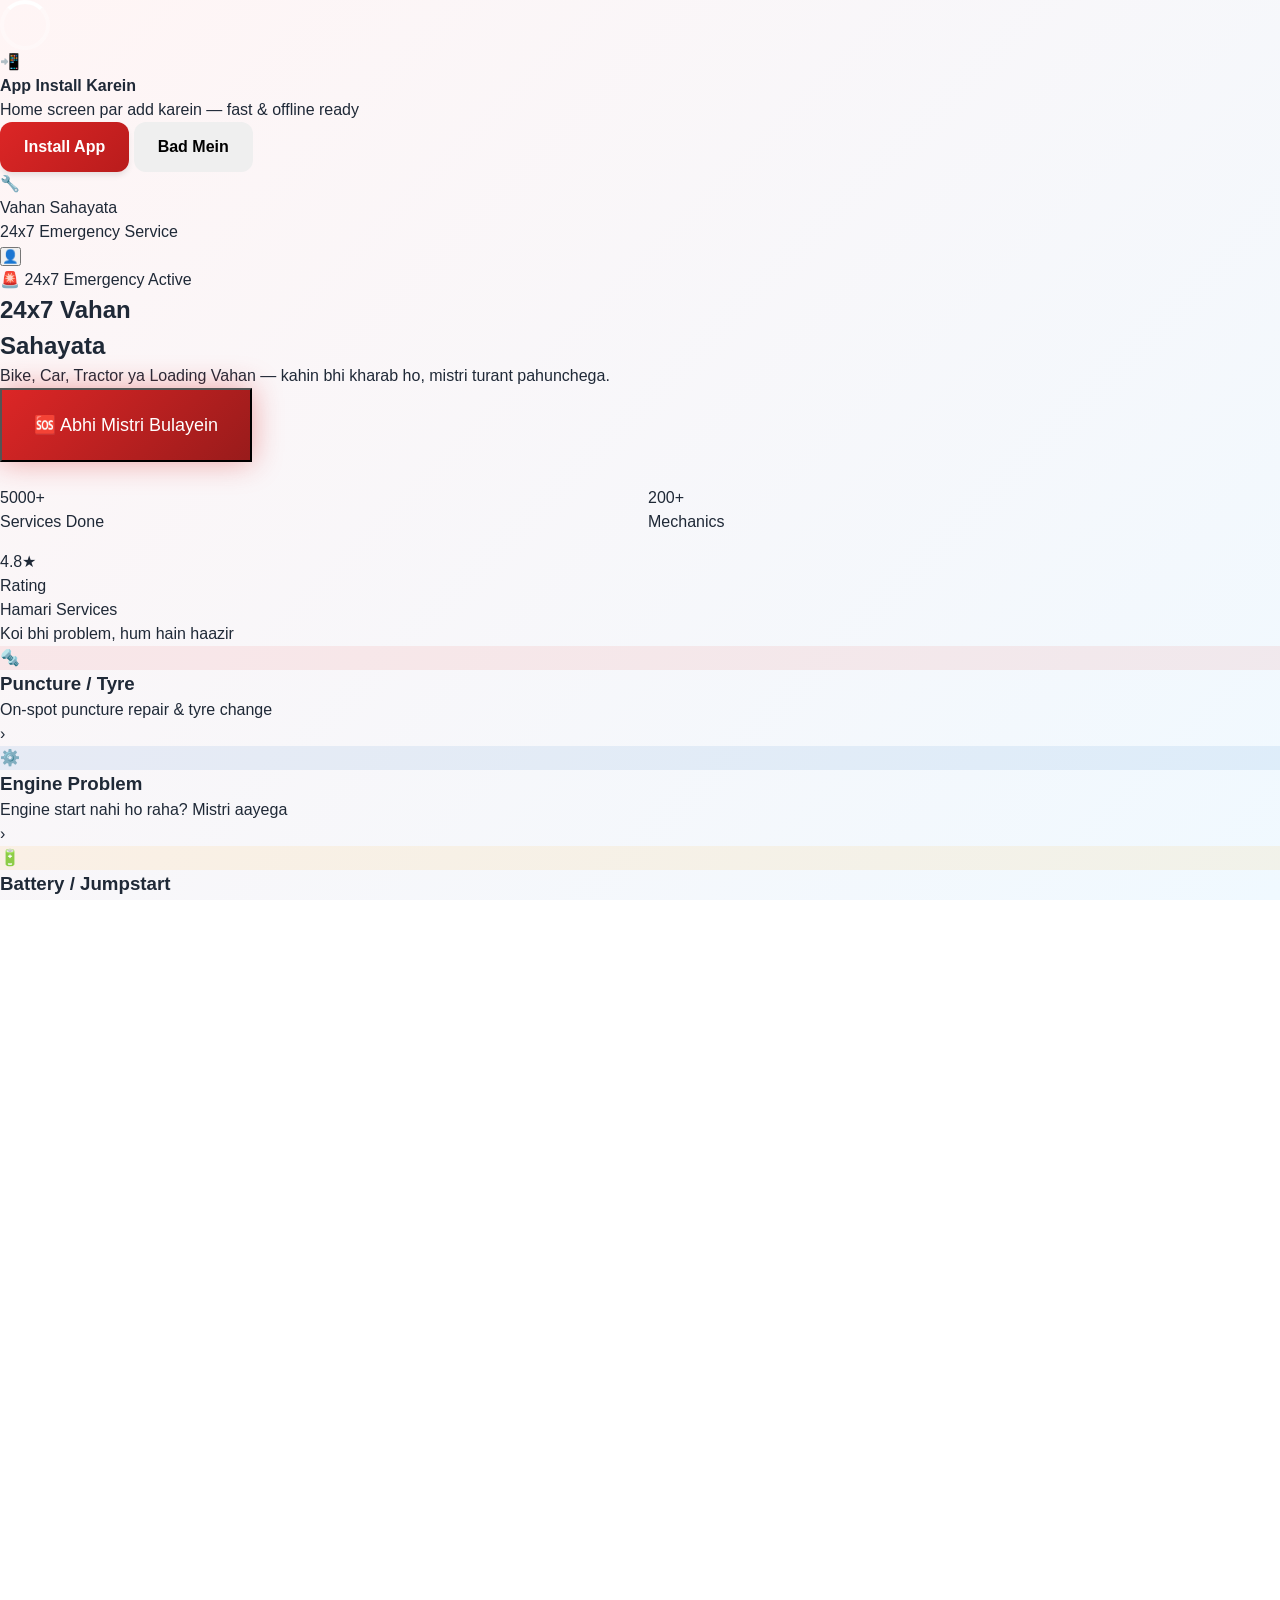
==== commit 38b9869a: "Update index.html" ====
--- a/index.html
+++ b/index.html
@@ -3,887 +3,473 @@
 <!DOCTYPE html>
 <html lang="hi">
 <head>
-    <meta charset="UTF-8">
-    <meta name="viewport" content="width=device-width, initial-scale=1.0">
-    <meta name="description" content="24x7 Vahan Sahayata - Emergency Vehicle Repair Service">
-    <meta name="theme-color" content="#DC2626">
-    <meta name="mobile-web-app-capable" content="yes">
-    <meta name="apple-mobile-web-app-capable" content="yes">
-    <meta name="apple-mobile-web-app-status-bar-style" content="black-translucent">
-    <meta name="apple-mobile-web-app-title" content="Vahan Sahayata">
-    
-    <title>24x7 Vahan Sahayata - Emergency Vehicle Repair</title>
-    <link rel="manifest" href="manifest.json">
-    <link rel="icon" type="image/png" href="data:image/svg+xml,<svg xmlns='http://www.w3.org/2000/svg' viewBox='0 0 192 192'><rect fill='%23DC2626' width='192' height='192'/><text x='50%' y='50%' dominant-baseline='middle' text-anchor='middle' font-size='80' fill='white' font-family='Arial' font-weight='bold'>🚗</text></svg>">
-    <link rel="apple-touch-icon" href="data:image/svg+xml,<svg xmlns='http://www.w3.org/2000/svg' viewBox='0 0 192 192'><rect fill='%23DC2626' width='192' height='192'/><text x='50%' y='50%' dominant-baseline='middle' text-anchor='middle' font-size='80' fill='white' font-family='Arial' font-weight='bold'>🚗</text></svg>">
-    
-    <link rel="stylesheet" href="style.css">
+  <meta charset="UTF-8">
+  <meta name="viewport" content="width=device-width, initial-scale=1.0, maximum-scale=1.0">
+  <meta name="theme-color" content="#E53935">
+  <meta name="description" content="Bike, Car, Tractor ya Loading Vahan — kahin bhi kharab ho, mistri turant pahunchega.">
+  <meta name="apple-mobile-web-app-capable" content="yes">
+  <meta name="apple-mobile-web-app-status-bar-style" content="black-translucent">
+  <meta name="apple-mobile-web-app-title" content="Vahan Sahayata">
+  <title>24x7 Vahan Sahayata — Emergency Vehicle Rescue</title>
+  <link rel="manifest" href="manifest.json">
+  <link rel="icon" href="icons/icon-192.png" type="image/png">
+  <link rel="apple-touch-icon" href="icons/icon-192.png">
+  <link rel="stylesheet" href="style.css">
+
+  <!-- Firebase SDK (compat) -->
+  <script src="https://www.gstatic.com/firebasejs/10.7.0/firebase-app-compat.js"></script>
+  <script src="https://www.gstatic.com/firebasejs/10.7.0/firebase-auth-compat.js"></script>
+  <script src="https://www.gstatic.com/firebasejs/10.7.0/firebase-firestore-compat.js"></script>
+  <script src="https://www.gstatic.com/firebasejs/10.7.0/firebase-storage-compat.js"></script>
 </head>
 <body>
-    <!-- Toast Notification -->
-    <div id="toast" class="toast"></div>
-
-    <!-- Install Prompt -->
-    <div id="installPrompt" class="install-prompt">
-        <div class="install-content">
-            <div class="install-icon">📱</div>
-            <h3>App Install करें</h3>
-            <p>अपने फोन पर तुरंत एक्सेस पाएं</p>
-            <div class="install-buttons">
-                <button id="installBtn" class="btn btn-primary">Install करें</button>
-                <button id="dismissBtn" class="btn btn-secondary">बाद में</button>
-            </div>
-        </div>
-    </div>
-
-    <!-- Loading Spinner -->
-    <div id="loadingSpinner" class="loading-spinner">
-        <div class="spinner"></div>
-        <p>Loading...</p>
-    </div>
-
-    <!-- HOME PAGE -->
-    <div id="homePage" class="page active">
-        <!-- Header with status and location -->
-        <header class="header-top">
-            <div class="header-left">
-                <div class="logo-badge">
-                    <span class="logo-emoji">🚗</span>
-                </div>
-                <div>
-                    <h1 class="app-title">24x7 Vahan Sahayata</h1>
-                    <p class="app-tagline">तुरंत Mistri Service</p>
-                </div>
-            </div>
-            <button id="profileBtn" class="icon-btn" title="Profile">
-                <span class="icon">👤</span>
-            </button>
-        </header>
-
-        <!-- Hero Section -->
-        <section class="hero-section">
-            <div class="hero-content">
-                <h2>Bike, Car, Tractor ya कोई भी Vahan</h2>
-                <p class="hero-subtitle">Kharab ho gaya? Mistri turant pahunchega! 🏃‍♂️</p>
-                <button id="emergencyBtn" class="btn btn-emergency">
-                    <span class="btn-emoji">🚨</span>
-                    Abhi Mistri Bulayein
-                </button>
-            </div>
-            <div class="hero-stats">
-                <div class="stat-card">
-                    <span class="stat-number" id="statsUsers">0</span>
-                    <span class="stat-label">Happy Users</span>
-                </div>
-                <div class="stat-card">
-                    <span class="stat-number" id="statsMechanics">0</span>
-                    <span class="stat-label">Expert Mistris</span>
-                </div>
-            </div>
-        </section>
-
-        <!-- Quick Actions -->
-        <section class="quick-actions">
-            <h3>Quick Access</h3>
-            <div class="action-grid">
-                <button class="action-card" data-action="my-requests">
-                    <span class="action-icon">📋</span>
-                    <span class="action-text">मेरे Requests</span>
-                </button>
-                <button class="action-card" data-action="profile">
-                    <span class="action-icon">👤</span>
-                    <span class="action-text">Profile</span>
-                </button>
-                <button class="action-card" data-action="contact">
-                    <span class="action-icon">💬</span>
-                    <span class="action-text">Support</span>
-                </button>
-                <button class="action-card" data-action="mechanic-register">
-                    <span class="action-icon">🔧</span>
-                    <span class="action-text">Mistri बनें</span>
-                </button>
-            </div>
-        </section>
-
-        <!-- How It Works -->
-        <section class="how-it-works">
-            <h3>ये कैसे काम करता है?</h3>
-            <div class="steps">
-                <div class="step">
-                    <div class="step-number">1</div>
-                    <h4>Request भेजें</h4>
-                    <p>Vehicle & समस्या का विवरण दें</p>
-                </div>
-                <div class="step">
-                    <div class="step-number">2</div>
-                    <h4>Mistri मिलेगा</h4>
-                    <p>पास के expert को assign होगा</p>
-                </div>
-                <div class="step">
-                    <div class="step-number">3</div>
-                    <h4>Live ट्रैक करें</h4>
-                    <p>Mistri का location देखें real-time</p>
-                </div>
-                <div class="step">
-                    <div class="step-number">4</div>
-                    <h4>Service पूरी हो</h4>
-                    <p>Payment करें & Rating दें</p>
-                </div>
-            </div>
-        </section>
-
-        <!-- Call Support -->
-        <button class="floating-support-btn" id="whatsappBtn" title="WhatsApp Support">
-            <span>💬</span>
+
+<!-- ── Loading Overlay ─────────────────────────────────────── -->
+<div id="loadingOverlay">
+  <div class="spinner"></div>
+</div>
+
+<!-- ── Install Banner ──────────────────────────────────────── -->
+<div id="installBanner">
+  <div class="ib-icon">📲</div>
+  <div class="ib-text" style="flex:1">
+    <h4>App Install Karein</h4>
+    <p>Home screen par add karein — fast & offline ready</p>
+    <div class="ib-actions">
+      <button class="btn btn-primary btn-sm" id="installBtn">Install App</button>
+      <button class="btn btn-outline btn-sm" id="dismissInstall">Bad Mein</button>
+    </div>
+  </div>
+</div>
+
+<!-- ── App Header ──────────────────────────────────────────── -->
+<header id="appHeader">
+  <div class="brand">
+    <div class="brand-icon">🔧</div>
+    <div>
+      <div class="brand-name">Vahan Sahayata</div>
+      <div class="brand-tag">24x7 Emergency Service</div>
+    </div>
+  </div>
+  <div class="header-actions">
+    <span id="userNameLabel"></span>
+    <button class="avatar-btn" id="headerAvatar" onclick="showSection('profile')" title="Profile">
+      <span id="headerAvatarIcon">👤</span>
+    </button>
+  </div>
+</header>
+
+<!-- ── Main Content ─────────────────────────────────────────── -->
+<main id="mainContent">
+
+  <!-- ════════════════════════════════════════════════════════
+       SECTION 1: HOME
+  ════════════════════════════════════════════════════════ -->
+  <section id="section-home" class="app-section active">
+
+    <!-- Hero -->
+    <div class="hero">
+      <div class="emergency-badge">🚨 24x7 Emergency Active</div>
+      <h1>24x7 Vahan<br>Sahayata</h1>
+      <p class="tagline">Bike, Car, Tractor ya Loading Vahan — kahin bhi kharab ho, mistri turant pahunchega.</p>
+      <button class="btn-emergency" onclick="handleEmergencyClick()">
+        🆘 Abhi Mistri Bulayein
+      </button>
+      <div class="hero-stats">
+        <div class="hero-stat"><div class="num">5000+</div><div class="lbl">Services Done</div></div>
+        <div class="hero-stat"><div class="num">200+</div><div class="lbl">Mechanics</div></div>
+        <div class="hero-stat"><div class="num">4.8★</div><div class="lbl">Rating</div></div>
+      </div>
+    </div>
+
+    <!-- Services -->
+    <div class="pad-full">
+      <div class="section-title">Hamari Services</div>
+      <div class="section-sub">Koi bhi problem, hum hain haazir</div>
+
+      <div class="service-card" onclick="startBooking('puncture')">
+        <div class="sc-icon" style="background:#E5393515">🔩</div>
+        <div class="sc-info">
+          <h3>Puncture / Tyre</h3>
+          <p>On-spot puncture repair & tyre change</p>
+        </div>
+        <div class="sc-arrow">›</div>
+      </div>
+
+      <div class="service-card" onclick="startBooking('engine')">
+        <div class="sc-icon" style="background:#1565C015">⚙️</div>
+        <div class="sc-info">
+          <h3>Engine Problem</h3>
+          <p>Engine start nahi ho raha? Mistri aayega</p>
+        </div>
+        <div class="sc-arrow">›</div>
+      </div>
+
+      <div class="service-card" onclick="startBooking('battery')">
+        <div class="sc-icon" style="background:#F59E0B15">🔋</div>
+        <div class="sc-info">
+          <h3>Battery / Jumpstart</h3>
+          <p>Dead battery? Turant jumpstart milega</p>
+        </div>
+        <div class="sc-arrow">›</div>
+      </div>
+
+      <div class="service-card" onclick="startBooking('towing')">
+        <div class="sc-icon" style="background:#8B5CF615">🚛</div>
+        <div class="sc-info">
+          <h3>Towing Service</h3>
+          <p>Vahan khud nahi chal sakta? Towing milega</p>
+        </div>
+        <div class="sc-arrow">›</div>
+      </div>
+
+      <div class="service-card" onclick="startBooking('accident')">
+        <div class="sc-icon" style="background:#EF444415">🚨</div>
+        <div class="sc-info">
+          <h3>Accident Sahayata</h3>
+          <p>Accident ke baad turant help</p>
+        </div>
+        <div class="sc-arrow">›</div>
+      </div>
+
+      <div class="service-card" onclick="startBooking('other')">
+        <div class="sc-icon" style="background:#06B6D415">🔧</div>
+        <div class="sc-info">
+          <h3>Kuch Aur</h3>
+          <p>Brake, fuel, oil, aur baaki problems</p>
+        </div>
+        <div class="sc-arrow">›</div>
+      </div>
+
+      <!-- Quick Links -->
+      <div style="display:flex;gap:10px;margin-top:20px;margin-bottom:24px">
+        <a href="mechanic.html" class="btn btn-outline" style="flex:1;font-size:13px">🔧 Mistri Registration</a>
+        <a href="admin.html" class="btn btn-outline" style="flex:1;font-size:13px">🛡 Admin Panel</a>
+      </div>
+    </div>
+  </section>
+
+  <!-- ════════════════════════════════════════════════════════
+       SECTION 2: AUTH (Login / Register)
+  ════════════════════════════════════════════════════════ -->
+  <section id="section-auth" class="app-section">
+    <div class="pad-full">
+
+      <div class="tabs" style="max-width:420px;margin:0 auto 0">
+        <button class="tab active" id="tabLogin"  onclick="switchAuthTab('login')">Login</button>
+        <button class="tab"        id="tabReg"    onclick="switchAuthTab('register')">Register</button>
+      </div>
+
+      <!-- Login Form -->
+      <div id="loginForm" class="auth-card slide-up">
+        <h2>👋 Wapas Aaiye!</h2>
+        <p class="auth-sub">Apne account mein login karein</p>
+
+        <button class="btn btn-google btn-full" onclick="signInWithGoogle()">
+          <img src="https://www.gstatic.com/firebasejs/ui/2.0.0/images/auth/google.svg" width="20" alt="G"> Google se Login Karein
         </button>
-    </div>
-
-    <!-- LOGIN PAGE -->
-    <div id="loginPage" class="page">
-        <header class="page-header">
-            <button class="back-btn" data-page="home">← वापस</button>
-            <h2>Login</h2>
-        </header>
-
-        <div class="form-container">
-            <div class="form-card">
-                <h3>स्वागत है! 👋</h3>
-                <p class="form-subtitle">अपने अकाउंट में Login करें</p>
-
-                <form id="loginForm">
-                    <div class="form-group">
-                        <label for="loginEmail">Email</label>
-                        <input 
-                            type="email" 
-                            id="loginEmail" 
-                            placeholder="example@gmail.com"
-                            required
-                        >
-                    </div>
-
-                    <div class="form-group">
-                        <label for="loginPassword">Password</label>
-                        <input 
-                            type="password" 
-                            id="loginPassword" 
-                            placeholder="••••••••"
-                            required
-                        >
-                    </div>
-
-                    <button type="submit" class="btn btn-primary btn-full">
-                        <span>🔓 Login करें</span>
-                    </button>
-                </form>
-
-                <div class="divider">या</div>
-
-                <button id="googleLoginBtn" class="btn btn-google btn-full">
-                    <span class="google-icon">🔗</span>
-                    <span>Gmail से Login करें</span>
-                </button>
-
-                <p class="form-footer">
-                    खाता नहीं है? 
-                    <a href="#" data-page="register" class="link">यहाँ Sign Up करें</a>
-                </p>
-
-                <p class="form-footer">
-                    Mistri हैं?
-                    <a href="#" data-page="mechanic-login" class="link">Mistri Login</a>
-                </p>
-
-                <p class="form-footer">
-                    <a href="#" data-page="admin-login" class="link">Admin Panel</a>
-                </p>
-            </div>
-        </div>
-    </div>
-
-    <!-- REGISTER PAGE -->
-    <div id="registerPage" class="page">
-        <header class="page-header">
-            <button class="back-btn" data-page="home">← वापस</button>
-            <h2>Sign Up</h2>
-        </header>
-
-        <div class="form-container">
-            <div class="form-card">
-                <h3>नया अकाउंट बनाएं 🎉</h3>
-                <p class="form-subtitle">Emergency service के लिए रजिस्टर करें</p>
-
-                <form id="registerForm">
-                    <div class="form-group">
-                        <label for="regName">नाम</label>
-                        <input 
-                            type="text" 
-                            id="regName" 
-                            placeholder="आपका नाम"
-                            required
-                        >
-                    </div>
-
-                    <div class="form-group">
-                        <label for="regEmail">Email</label>
-                        <input 
-                            type="email" 
-                            id="regEmail" 
-                            placeholder="example@gmail.com"
-                            required
-                        >
-                    </div>
-
-                    <div class="form-group">
-                        <label for="regPhone">Phone</label>
-                        <input 
-                            type="tel" 
-                            id="regPhone" 
-                            placeholder="10-digit phone"
-                            pattern="[0-9]{10}"
-                            required
-                        >
-                    </div>
-
-                    <div class="form-group">
-                        <label for="regPassword">Password</label>
-                        <input 
-                            type="password" 
-                            id="regPassword" 
-                            placeholder="कम से कम 6 characters"
-                            minlength="6"
-                            required
-                        >
-                    </div>
-
-                    <div class="checkbox-group">
-                        <input type="checkbox" id="termsCheck" required>
-                        <label for="termsCheck">
-                            मैं terms & conditions से सहमत हूँ
-                        </label>
-                    </div>
-
-                    <button type="submit" class="btn btn-primary btn-full">
-                        <span>✅ Sign Up करें</span>
-                    </button>
-                </form>
-
-                <div class="divider">या</div>
-
-                <button id="googleRegisterBtn" class="btn btn-google btn-full">
-                    <span class="google-icon">🔗</span>
-                    <span>Gmail से Sign Up करें</span>
-                </button>
-
-                <p class="form-footer">
-                    पहले से अकाउंट है? 
-                    <a href="#" data-page="login" class="link">यहाँ Login करें</a>
-                </p>
-            </div>
-        </div>
-    </div>
-
-    <!-- BOOKING PAGE -->
-    <div id="bookingPage" class="page">
-        <header class="page-header">
-            <button class="back-btn" data-page="home">← वापस</button>
-            <h2>Emergency Service Request</h2>
-        </header>
-
-        <div class="form-container">
-            <div class="form-card">
-                <form id="bookingForm">
-                    <!-- Vehicle Type -->
-                    <div class="form-section">
-                        <h3>🚗 Vehicle Type चुनें</h3>
-                        <div class="vehicle-grid">
-                            <label class="vehicle-option">
-                                <input type="radio" name="vehicleType" value="Bike" required>
-                                <div class="vehicle-card">
-                                    <span class="vehicle-emoji">🏍️</span>
-                                    <span>Bike</span>
-                                </div>
-                            </label>
-                            <label class="vehicle-option">
-                                <input type="radio" name="vehicleType" value="Car" required>
-                                <div class="vehicle-card">
-                                    <span class="vehicle-emoji">🚗</span>
-                                    <span>Car</span>
-                                </div>
-                            </label>
-                            <label class="vehicle-option">
-                                <input type="radio" name="vehicleType" value="Auto/Tempo" required>
-                                <div class="vehicle-card">
-                                    <span class="vehicle-emoji">🚙</span>
-                                    <span>Auto/Tempo</span>
-                                </div>
-                            </label>
-                            <label class="vehicle-option">
-                                <input type="radio" name="vehicleType" value="Truck" required>
-                                <div class="vehicle-card">
-                                    <span class="vehicle-emoji">🚚</span>
-                                    <span>Truck</span>
-                                </div>
-                            </label>
-                            <label class="vehicle-option">
-                                <input type="radio" name="vehicleType" value="Tractor" required>
-                                <div class="vehicle-card">
-                                    <span class="vehicle-emoji">🚜</span>
-                                    <span>Tractor</span>
-                                </div>
-                            </label>
-                            <label class="vehicle-option">
-                                <input type="radio" name="vehicleType" value="Other" required>
-                                <div class="vehicle-card">
-                                    <span class="vehicle-emoji">🚛</span>
-                                    <span>Other</span>
-                                </div>
-                            </label>
-                        </div>
-                    </div>
-
-                    <!-- Problem Type -->
-                    <div class="form-section">
-                        <h3>⚙️ समस्या का प्रकार</h3>
-                        <div class="problem-grid">
-                            <label class="problem-option">
-                                <input type="radio" name="problemType" value="Puncture" required>
-                                <div class="problem-card">Puncture</div>
-                            </label>
-                            <label class="problem-option">
-                                <input type="radio" name="problemType" value="Engine Problem" required>
-                                <div class="problem-card">Engine Problem</div>
-                            </label>
-                            <label class="problem-option">
-                                <input type="radio" name="problemType" value="Battery" required>
-                                <div class="problem-card">Battery</div>
-                            </label>
-                            <label class="problem-option">
-                                <input type="radio" name="problemType" value="Brake Problem" required>
-                                <div class="problem-card">Brake Problem</div>
-                            </label>
-                            <label class="problem-option">
-                                <input type="radio" name="problemType" value="Fuel Issue" required>
-                                <div class="problem-card">Fuel Issue</div>
-                            </label>
-                            <label class="problem-option">
-                                <input type="radio" name="problemType" value="Towing" required>
-                                <div class="problem-card">Towing</div>
-                            </label>
-                            <label class="problem-option">
-                                <input type="radio" name="problemType" value="Accident" required>
-                                <div class="problem-card">Accident</div>
-                            </label>
-                            <label class="problem-option">
-                                <input type="radio" name="problemType" value="Other" required>
-                                <div class="problem-card">Other</div>
-                            </label>
-                        </div>
-                    </div>
-
-                    <!-- Description -->
-                    <div class="form-section">
-                        <h3>📝 विवरण दें</h3>
-                        <textarea 
-                            id="description" 
-                            name="description"
-                            placeholder="समस्या का विस्तार से बताएं..."
-                            rows="4"
-                            required
-                        ></textarea>
-                    </div>
-
-                    <!-- Location -->
-                    <div class="form-section">
-                        <h3>📍 Location</h3>
-                        <button type="button" id="getLocationBtn" class="btn btn-secondary btn-full">
-                            <span>📍 Current Location लें</span>
-                        </button>
-                        <div id="locationDisplay" class="location-display" style="display:none;">
-                            <p>✅ Location लिया गया</p>
-                            <small id="locationText"></small>
-                        </div>
-                    </div>
-
-                    <!-- Address Details -->
-                    <div class="form-section">
-                        <h3>🏠 पता का विवरण</h3>
-                        <div class="form-group">
-                            <label for="address">पूरा पता</label>
-                            <input 
-                                type="text" 
-                                id="address" 
-                                placeholder="मकान नंबर, सड़क का नाम"
-                                required
-                            >
-                        </div>
-                        <div class="form-group">
-                            <label for="landmark">Landmark (optional)</label>
-                            <input 
-                                type="text" 
-                                id="landmark" 
-                                placeholder="नजदीकी प्रसिद्ध जगह"
-                            >
-                        </div>
-                    </div>
-
-                    <!-- Photo Upload -->
-                    <div class="form-section">
-                        <h3>📸 Vehicle की फोटो (Optional)</h3>
-                        <label class="file-upload">
-                            <input type="file" id="vehiclePhoto" accept="image/*" capture="environment">
-                            <span class="upload-placeholder">
-                                <span class="upload-icon">📷</span>
-                                <span>फोटो लें या Choose करें</span>
-                            </span>
-                        </label>
-                        <div id="photoPreview" style="display:none;">
-                            <img id="previewImage" style="max-width:100%; border-radius:8px; margin-top:10px;">
-                        </div>
-                    </div>
-
-                    <!-- Phone Confirmation -->
-                    <div class="form-section">
-                        <h3>📞 संपर्क जानकारी</h3>
-                        <div class="form-group">
-                            <label for="phoneNumber">फोन नंबर</label>
-                            <input 
-                                type="tel" 
-                                id="phoneNumber" 
-                                placeholder="10-digit number"
-                                pattern="[0-9]{10}"
-                                required
-                            >
-                        </div>
-                    </div>
-
-                    <!-- Submit -->
-                    <button type="submit" class="btn btn-emergency btn-full btn-large">
-                        <span class="btn-emoji">🚨</span>
-                        <span>अभी Request भेजें</span>
-                    </button>
-                </form>
-            </div>
-        </div>
-    </div>
-
-    <!-- REQUEST STATUS PAGE -->
-    <div id="statusPage" class="page">
-        <header class="page-header">
-            <button class="back-btn" data-page="home">← वापस</button>
-            <h2>मेरे Requests</h2>
-        </header>
-
-        <div class="status-container">
-            <div id="requestsList" class="requests-list">
-                <!-- Requests will be loaded here -->
-            </div>
-            <div id="noRequestsMsg" class="empty-state" style="display:none;">
-                <div class="empty-icon">📭</div>
-                <h3>कोई Request नहीं</h3>
-                <p>अभी कोई emergency request नहीं है</p>
-                <button class="btn btn-primary" data-page="home">Home जाएँ</button>
-            </div>
-        </div>
-    </div>
-
-    <!-- PROFILE PAGE -->
-    <div id="profilePage" class="page">
-        <header class="page-header">
-            <button class="back-btn" data-page="home">← वापस</button>
-            <h2>My Profile</h2>
-        </header>
-
-        <div class="profile-container">
-            <div class="profile-card">
-                <div class="profile-header">
-                    <div class="profile-avatar">👤</div>
-                    <h3 id="profileName">User Name</h3>
-                    <p id="profileEmail">email@example.com</p>
-                </div>
-
-                <div class="profile-info">
-                    <div class="info-row">
-                        <span class="info-label">📞 Phone</span>
-                        <span id="profilePhone">-</span>
-                    </div>
-                    <div class="info-row">
-                        <span class="info-label">📧 Email</span>
-                        <span id="profileEmailInfo">-</span>
-                    </div>
-                    <div class="info-row">
-                        <span class="info-label">📅 Member Since</span>
-                        <span id="profileCreatedAt">-</span>
-                    </div>
-                </div>
-
-                <div class="profile-stats">
-                    <div class="stat">
-                        <span class="stat-value" id="totalRequests">0</span>
-                        <span class="stat-title">कुल Requests</span>
-                    </div>
-                    <div class="stat">
-                        <span class="stat-value" id="completedRequests">0</span>
-                        <span class="stat-title">Completed</span>
-                    </div>
-                    <div class="stat">
-                        <span class="stat-value" id="avgRating">0</span>
-                        <span class="stat-title">Rating</span>
-                    </div>
-                </div>
-
-                <button id="logoutBtn" class="btn btn-danger btn-full">
-                    <span>🚪 Logout करें</span>
-                </button>
-            </div>
-        </div>
-    </div>
-
-    <!-- CONTACT/SUPPORT PAGE -->
-    <div id="contactPage" class="page">
-        <header class="page-header">
-            <button class="back-btn" data-page="home">← वापस</button>
-            <h2>Support & Contact</h2>
-        </header>
-
-        <div class="contact-container">
-            <div class="contact-card">
-                <h3>24/7 Support है उपलब्ध 🎧</h3>
-                
-                <div class="contact-options">
-                    <div class="contact-option">
-                        <div class="contact-icon">☎️</div>
-                        <h4>फोन से संपर्क करें</h4>
-                        <p>+91-9876543210</p>
-                        <button id="callSupportBtn" class="btn btn-small btn-primary">
-                            Call करें
-                        </button>
-                    </div>
-
-                    <div class="contact-option">
-                        <div class="contact-icon">💬</div>
-                        <h4>WhatsApp पर Chat करें</h4>
-                        <p>तुरंत जवाब पाएं</p>
-                        <button id="whatsappSupportBtn" class="btn btn-small btn-secondary">
-                            WhatsApp करें
-                        </button>
-                    </div>
-
-                    <div class="contact-option">
-                        <div class="contact-icon">📧</div>
-                        <h4>Email भेजें</h4>
-                        <p>support@vahanshayata.com</p>
-                        <button id="emailSupportBtn" class="btn btn-small btn-secondary">
-                            Email करें
-                        </button>
-                    </div>
-
-                    <div class="contact-option">
-                        <div class="contact-icon">🏢</div>
-                        <h4>Office का पता</h4>
-                        <p>Mathura, Uttar Pradesh, India</p>
-                        <button class="btn btn-small btn-secondary">
-                            Maps में खोलें
-                        </button>
-                    </div>
-                </div>
-
-                <div class="faq-section">
-                    <h3>अक्सर पूछे जाने वाले सवाल</h3>
-                    
-                    <div class="faq-item">
-                        <button class="faq-question">
-                            <span>💰 Service का charge क्या है?</span>
-                            <span class="faq-arrow">▼</span>
-                        </button>
-                        <div class="faq-answer" style="display:none;">
-                            <p>Service charges vehicle type और समस्या पर निर्भर करता है। Mistri आने से पहले estimate दे देगा।</p>
-                        </div>
-                    </div>
-
-                    <div class="faq-item">
-                        <button class="faq-question">
-                            <span>⏰ Mistri कितने समय में आएगा?</span>
-                            <span class="faq-arrow">▼</span>
-                        </button>
-                        <div class="faq-answer" style="display:none;">
-                            <p>आमतौर पर 15-30 मिनिट में। Location और मौसम के अनुसार समय बदल सकता है।</p>
-                        </div>
-                    </div>
-
-                    <div class="faq-item">
-                        <button class="faq-question">
-                            <span>🚗 क्या Towing service है?</span>
-                            <span class="faq-arrow">▼</span>
-                        </button>
-                        <div class="faq-answer" style="display:none;">
-                            <p>हाँ! अगर vehicle चल नहीं पाया तो हम nearest garage में tow कर सकते हैं।</p>
-                        </div>
-                    </div>
-
-                    <div class="faq-item">
-                        <button class="faq-question">
-                            <span>💳 Payment method क्या हैं?</span>
-                            <span class="faq-arrow">▼</span>
-                        </button>
-                        <div class="faq-answer" style="display:none;">
-                            <p>Cash, UPI, Card - सब methods accept करते हैं। Mistri को directly दे सकते हैं।</p>
-                        </div>
-                    </div>
-                </div>
-            </div>
-        </div>
-    </div>
-
-    <!-- MECHANIC LOGIN PAGE -->
-    <div id="mechanicLoginPage" class="page">
-        <header class="page-header">
-            <button class="back-btn" data-page="home">← वापस</button>
-            <h2>Mistri Login</h2>
-        </header>
-
-        <div class="form-container">
-            <div class="form-card">
-                <h3>🔧 Mistri Account</h3>
-                <p class="form-subtitle">अपने mechanic अकाउंट में लॉगिन करें</p>
-
-                <form id="mechanicLoginForm">
-                    <div class="form-group">
-                        <label for="mechLoginEmail">Email</label>
-                        <input 
-                            type="email" 
-                            id="mechLoginEmail" 
-                            placeholder="example@gmail.com"
-                            required
-                        >
-                    </div>
-
-                    <div class="form-group">
-                        <label for="mechLoginPassword">Password</label>
-                        <input 
-                            type="password" 
-                            id="mechLoginPassword" 
-                            placeholder="••••••••"
-                            required
-                        >
-                    </div>
-
-                    <button type="submit" class="btn btn-primary btn-full">
-                        <span>🔓 Login करें</span>
-                    </button>
-                </form>
-
-                <div class="divider">या</div>
-
-                <button id="mechanicGoogleLoginBtn" class="btn btn-google btn-full">
-                    <span class="google-icon">🔗</span>
-                    <span>Gmail से Login करें</span>
-                </button>
-
-                <p class="form-footer">
-                    Mistri नहीं हो? 
-                    <a href="#" data-page="mechanic-register" class="link">यहाँ Register करें</a>
-                </p>
-            </div>
-        </div>
-    </div>
-
-    <!-- MECHANIC REGISTER PAGE -->
-    <div id="mechanicRegisterPage" class="page">
-        <header class="page-header">
-            <button class="back-btn" data-page="home">← वापस</button>
-            <h2>Mistri Registration</h2>
-        </header>
-
-        <div class="form-container">
-            <div class="form-card">
-                <h3>🔧 Mistri बनें</h3>
-                <p class="form-subtitle">Earn करें अतिरिक्त पैसे 💰</p>
-
-                <form id="mechanicRegisterForm">
-                    <div class="form-group">
-                        <label for="mechName">नाम</label>
-                        <input 
-                            type="text" 
-                            id="mechName" 
-                            placeholder="आपका नाम"
-                            required
-                        >
-                    </div>
-
-                    <div class="form-group">
-                        <label for="mechEmail">Email</label>
-                        <input 
-                            type="email" 
-                            id="mechEmail" 
-                            placeholder="example@gmail.com"
-                            required
-                        >
-                    </div>
-
-                    <div class="form-group">
-                        <label for="mechPhone">Phone</label>
-                        <input 
-                            type="tel" 
-                            id="mechPhone" 
-                            placeholder="10-digit phone"
-                            pattern="[0-9]{10}"
-                            required
-                        >
-                    </div>
-
-                    <div class="form-group">
-                        <label for="mechExperience">Experience (years)</label>
-                        <input 
-                            type="number" 
-                            id="mechExperience" 
-                            placeholder="2"
-                            min="0"
-                            required
-                        >
-                    </div>
-
-                    <div class="form-group">
-                        <label for="mechServiceArea">Service Area / City</label>
-                        <input 
-                            type="text" 
-                            id="mechServiceArea" 
-                            placeholder="Mathura, UP"
-                            required
-                        >
-                    </div>
-
-                    <div class="form-group">
-                        <label>Vehicle Types (select all that apply)</label>
-                        <div class="checkbox-list">
-                            <label><input type="checkbox" name="vehicleTypes" value="Bike"> Bike</label>
-                            <label><input type="checkbox" name="vehicleTypes" value="Car"> Car</label>
-                            <label><input type="checkbox" name="vehicleTypes" value="Auto"> Auto/Tempo</label>
-                            <label><input type="checkbox" name="vehicleTypes" value="Truck"> Truck</label>
-                            <label><input type="checkbox" name="vehicleTypes" value="Tractor"> Tractor</label>
-                        </div>
-                    </div>
-
-                    <div class="form-group">
-                        <label for="mechPassword">Password</label>
-                        <input 
-                            type="password" 
-                            id="mechPassword" 
-                            placeholder="कम से कम 6 characters"
-                            minlength="6"
-                            required
-                        >
-                    </div>
-
-                    <div class="checkbox-group">
-                        <input type="checkbox" id="mechTermsCheck" required>
-                        <label for="mechTermsCheck">
-                            मैं terms & conditions से सहमत हूँ
-                        </label>
-                    </div>
-
-                    <button type="submit" class="btn btn-primary btn-full">
-                        <span>✅ Register करें</span>
-                    </button>
-                </form>
-
-                <div class="divider">या</div>
-
-                <button id="mechanicGoogleRegisterBtn" class="btn btn-google btn-full">
-                    <span class="google-icon">🔗</span>
-                    <span>Gmail से Sign Up करें</span>
-                </button>
-
-                <p class="form-footer">
-                    पहले से account है? 
-                    <a href="#" data-page="mechanic-login" class="link">यहाँ Login करें</a>
-                </p>
-            </div>
-        </div>
-    </div>
-
-    <!-- ADMIN LOGIN PAGE -->
-    <div id="adminLoginPage" class="page">
-        <header class="page-header">
-            <button class="back-btn" data-page="home">← वापस</button>
-            <h2>Admin Portal</h2>
-        </header>
-
-        <div class="form-container">
-            <div class="form-card">
-                <h3>🔐 Admin Access</h3>
-                <p class="form-subtitle">Admin अकाउंट से लॉगिन करें</p>
-
-                <form id="adminLoginForm">
-                    <div class="form-group">
-                        <label for="adminEmail">Admin Email</label>
-                        <input 
-                            type="email" 
-                            id="adminEmail" 
-                            placeholder="admin@vahanshayata.com"
-                            required
-                        >
-                    </div>
-
-                    <div class="form-group">
-                        <label for="adminPassword">Password</label>
-                        <input 
-                            type="password" 
-                            id="adminPassword" 
-                            placeholder="••••••••"
-                            required
-                        >
-                    </div>
-
-                    <button type="submit" class="btn btn-primary btn-full">
-                        <span>🔓 Admin Login</span>
-                    </button>
-                </form>
-
-                <p class="form-footer">
-                    <a href="#" data-page="home" class="link">← Home पर वापस जाएं</a>
-                </p>
-            </div>
-        </div>
-    </div>
-
-    <!-- Bottom Navigation for Mobile -->
-    <nav class="bottom-nav">
-        <button class="nav-item active" data-page="home">
-            <span class="nav-icon">🏠</span>
-            <span class="nav-label">Home</span>
+
+        <div class="divider">ya email se</div>
+
+        <div class="form-group">
+          <label class="form-label">Email Address</label>
+          <input type="email" id="loginEmail" class="form-control" placeholder="aapka@email.com">
+        </div>
+        <div class="form-group">
+          <label class="form-label">Password</label>
+          <input type="password" id="loginPassword" class="form-control" placeholder="••••••••">
+        </div>
+        <button class="btn btn-primary btn-full" onclick="emailLogin()">Login Karein</button>
+
+        <p style="text-align:center;margin-top:16px;font-size:13px;color:var(--text-muted)">
+          Account nahi hai? <span onclick="switchAuthTab('register')" style="color:var(--primary-lt);cursor:pointer;font-weight:700">Register Karein</span>
+        </p>
+      </div>
+
+      <!-- Register Form -->
+      <div id="registerForm" class="auth-card slide-up" style="display:none">
+        <h2>🆕 New Account</h2>
+        <p class="auth-sub">Abhi register karein — bilkul free!</p>
+
+        <button class="btn btn-google btn-full" onclick="signInWithGoogle()">
+          <img src="https://www.gstatic.com/firebasejs/ui/2.0.0/images/auth/google.svg" width="20" alt="G"> Google se Register Karein
         </button>
-        <button class="nav-item" data-page="status">
-            <span class="nav-icon">📋</span>
-            <span class="nav-label">Requests</span>
-        </button>
-        <button class="nav-item emergency-nav" data-page="booking">
-            <span class="nav-icon">🚨</span>
-        </button>
-        <button class="nav-item" data-page="profile">
-            <span class="nav-icon">👤</span>
-            <span class="nav-label">Profile</span>
-        </button>
-        <button class="nav-item" data-page="contact">
-            <span class="nav-icon">💬</span>
-            <span class="nav-label">Support</span>
-        </button>
-    </nav>
-
-    <!-- Scripts -->
-    <script src="firebase.js"></script>
-    <script src="app.js"></script>
-
-    <script>
-        // Register service worker
-        if ('serviceWorker' in navigator) {
-            navigator.serviceWorker.register('service-worker.js')
-                .then(registration => {
-                    console.log('Service Worker registered:', registration);
-                })
-                .catch(error => {
-                    console.log('Service Worker registration failed:', error);
-                });
-        }
-    </script>
+
+        <div class="divider">ya email se</div>
+
+        <div class="form-group">
+          <label class="form-label">Pura Naam</label>
+          <input type="text" id="regName" class="form-control" placeholder="Aapka naam">
+        </div>
+        <div class="form-group">
+          <label class="form-label">Mobile Number</label>
+          <input type="tel" id="regPhone" class="form-control" placeholder="9876543210">
+        </div>
+        <div class="form-group">
+          <label class="form-label">Email Address</label>
+          <input type="email" id="regEmail" class="form-control" placeholder="aapka@email.com">
+        </div>
+        <div class="form-group">
+          <label class="form-label">Password (min 6 characters)</label>
+          <input type="password" id="regPassword" class="form-control" placeholder="••••••••">
+        </div>
+        <button class="btn btn-primary btn-full" onclick="emailRegister()">Register Karein</button>
+
+        <p style="text-align:center;margin-top:16px;font-size:13px;color:var(--text-muted)">
+          Pehle se account hai? <span onclick="switchAuthTab('login')" style="color:var(--primary-lt);cursor:pointer;font-weight:700">Login Karein</span>
+        </p>
+      </div>
+
+    </div>
+  </section>
+
+  <!-- ════════════════════════════════════════════════════════
+       SECTION 3: BOOKING
+  ════════════════════════════════════════════════════════ -->
+  <section id="section-booking" class="app-section">
+
+    <div class="booking-header">
+      <h2>🆘 Emergency Booking</h2>
+      <p>Neeche form bharein — mistri jaldi pahunchega</p>
+    </div>
+
+    <div class="pad-full">
+
+      <!-- Urgent Alert -->
+      <div class="urgent-alert">
+        <div class="ua-icon">⚡</div>
+        <p>Aapki location aur vahan ki jankari bharkar <strong>Abhi Bhejein</strong> dabayein. Nearest mechanic ko turant request milega.</p>
+      </div>
+
+      <!-- Vehicle Type -->
+      <div class="section-title" style="margin-bottom:8px">Vehicle Type चुनें</div>
+      <div class="vehicle-grid" id="vehicleGrid">
+        <div class="vehicle-card" data-v="bike"    onclick="selectVehicle(this)"><div class="vc-icon">🏍️</div><div class="vc-name">Bike</div></div>
+        <div class="vehicle-card" data-v="car"     onclick="selectVehicle(this)"><div class="vc-icon">🚗</div><div class="vc-name">Car</div></div>
+        <div class="vehicle-card" data-v="tempo"   onclick="selectVehicle(this)"><div class="vc-icon">🚐</div><div class="vc-name">Max/Tempo</div></div>
+        <div class="vehicle-card" data-v="loading" onclick="selectVehicle(this)"><div class="vc-icon">🚚</div><div class="vc-name">Loading</div></div>
+        <div class="vehicle-card" data-v="tractor" onclick="selectVehicle(this)"><div class="vc-icon">🚜</div><div class="vc-name">Tractor</div></div>
+        <div class="vehicle-card" data-v="truck"   onclick="selectVehicle(this)"><div class="vc-icon">🛻</div><div class="vc-name">Truck</div></div>
+        <div class="vehicle-card" data-v="auto"    onclick="selectVehicle(this)"><div class="vc-icon">🛺</div><div class="vc-name">Auto</div></div>
+        <div class="vehicle-card" data-v="other"   onclick="selectVehicle(this)"><div class="vc-icon">🚘</div><div class="vc-name">Other</div></div>
+      </div>
+
+      <!-- Problem Type -->
+      <div class="section-title" style="margin-bottom:8px">Problem Type</div>
+      <div class="chips" id="problemChips">
+        <span class="chip" data-p="puncture"  onclick="selectProblem(this)">🔩 Puncture</span>
+        <span class="chip" data-p="engine"    onclick="selectProblem(this)">⚙️ Engine</span>
+        <span class="chip" data-p="battery"   onclick="selectProblem(this)">🔋 Battery</span>
+        <span class="chip" data-p="fuel"      onclick="selectProblem(this)">⛽ Fuel Khatam</span>
+        <span class="chip" data-p="brake"     onclick="selectProblem(this)">🛑 Brake</span>
+        <span class="chip" data-p="accident"  onclick="selectProblem(this)">🚨 Accident</span>
+        <span class="chip" data-p="towing"    onclick="selectProblem(this)">🚛 Towing</span>
+        <span class="chip" data-p="other"     onclick="selectProblem(this)">🔧 Kuch Aur</span>
+      </div>
+
+      <!-- Description -->
+      <div class="form-group">
+        <label class="form-label">Problem ka Vivaran (Optional)</label>
+        <textarea id="bookingDesc" class="form-control" placeholder="Kya hua hai detail mein batayein..."></textarea>
+      </div>
+
+      <!-- Location -->
+      <div class="section-title" style="margin-bottom:8px">Aapki Location</div>
+      <div class="location-card" id="locationCard" onclick="getLocation()">
+        <div class="loc-icon">📍</div>
+        <div class="loc-text">
+          <strong id="locationText">Location Detect Karein</strong>
+          <span id="locationCoords">GPS se current location lene ke liye click karein</span>
+        </div>
+        <span style="color:var(--teal);font-size:18px">↻</span>
+      </div>
+
+      <div class="form-group">
+        <label class="form-label">Address / Landmark</label>
+        <input type="text" id="bookingAddress" class="form-control" placeholder="Gali, mohalla, landmark...">
+      </div>
+
+      <div class="form-group">
+        <label class="form-label">Phone Number (for mechanic)</label>
+        <input type="tel" id="bookingPhone" class="form-control" placeholder="9876543210">
+      </div>
+
+      <!-- Photo Upload -->
+      <div class="form-group">
+        <label class="form-label">Vahan ki Photo (Optional)</label>
+        <label class="file-upload" for="vehiclePhoto">
+          <input type="file" id="vehiclePhoto" accept="image/*" onchange="previewPhoto(this)">
+          <div class="fu-icon">📷</div>
+          <div class="fu-text">Photo khenchein ya gallery se chunein</div>
+        </label>
+        <img id="photoPreview" alt="Preview">
+      </div>
+
+      <button class="btn btn-danger btn-full" style="margin-bottom:32px" onclick="submitRequest()">
+        🆘 Abhi Mistri Bhejein
+      </button>
+
+    </div>
+  </section>
+
+  <!-- ════════════════════════════════════════════════════════
+       SECTION 4: REQUEST STATUS
+  ════════════════════════════════════════════════════════ -->
+  <section id="section-status" class="app-section">
+    <div class="pad-full">
+      <div class="section-title">🔄 Live Request Status</div>
+      <div class="section-sub">Aapke active aur past requests</div>
+
+      <div id="activeRequestArea"></div>
+      <div id="requestHistoryArea"></div>
+    </div>
+  </section>
+
+  <!-- ════════════════════════════════════════════════════════
+       SECTION 5: PROFILE
+  ════════════════════════════════════════════════════════ -->
+  <section id="section-profile" class="app-section">
+
+    <div class="profile-header">
+      <div class="profile-avatar" id="profileAvatar">👤</div>
+      <div class="profile-name"  id="profileName">Loading...</div>
+      <div class="profile-email" id="profileEmail"></div>
+      <div class="profile-role">👤 User</div>
+    </div>
+
+    <div class="pad-full">
+      <div style="background:var(--surface2);border:1px solid var(--border);border-radius:var(--radius-lg);padding:4px 16px;margin-bottom:16px">
+        <div class="info-row">
+          <div class="ir-icon">📞</div>
+          <div>
+            <div class="ir-label">Mobile</div>
+            <div class="ir-value" id="profilePhone">—</div>
+          </div>
+          <div class="ir-action" onclick="editPhone()">Edit</div>
+        </div>
+        <div class="info-row">
+          <div class="ir-icon">📧</div>
+          <div>
+            <div class="ir-label">Email</div>
+            <div class="ir-value" id="profileEmailRow">—</div>
+          </div>
+        </div>
+        <div class="info-row">
+          <div class="ir-icon">📅</div>
+          <div>
+            <div class="ir-label">Member Since</div>
+            <div class="ir-value" id="profileJoined">—</div>
+          </div>
+        </div>
+      </div>
+
+      <div style="background:var(--surface2);border:1px solid var(--border);border-radius:var(--radius-lg);padding:4px 16px;margin-bottom:16px">
+        <div class="info-row" onclick="showSection('status')" style="cursor:pointer">
+          <div class="ir-icon">📋</div>
+          <div><div class="ir-label">Meri Requests</div><div class="ir-value">History Dekhein</div></div>
+          <div class="sc-arrow">›</div>
+        </div>
+        <div class="info-row" onclick="showSection('contact')" style="cursor:pointer">
+          <div class="ir-icon">💬</div>
+          <div><div class="ir-label">Support</div><div class="ir-value">Help & Contact</div></div>
+          <div class="sc-arrow">›</div>
+        </div>
+        <div class="info-row">
+          <div class="ir-icon">🔧</div>
+          <div><div class="ir-label">Mechanic Register</div><div class="ir-value">Mistri banna chahte hain?</div></div>
+          <a href="mechanic.html" class="ir-action">Open</a>
+        </div>
+      </div>
+
+      <button class="btn btn-outline btn-full" onclick="signOutUser()" style="margin-bottom:24px">
+        🚪 Logout
+      </button>
+    </div>
+  </section>
+
+  <!-- ════════════════════════════════════════════════════════
+       SECTION 6: CONTACT
+  ════════════════════════════════════════════════════════ -->
+  <section id="section-contact" class="app-section">
+    <div class="pad-full">
+      <div class="section-title">📞 Help & Support</div>
+      <div class="section-sub">Hum 24x7 aapki seva mein hain</div>
+
+      <div class="contact-card">
+        <div class="cc-icon">📞</div>
+        <h3>Helpline</h3>
+        <p>Emergency ke liye turant call karein</p>
+        <a href="tel:+919876543210" class="btn btn-danger btn-full" style="margin-top:12px">Call: +91 98765 43210</a>
+      </div>
+
+      <div class="contact-card">
+        <div class="cc-icon">💬</div>
+        <h3>WhatsApp Support</h3>
+        <p>WhatsApp par bhi help milegi</p>
+        <a href="https://wa.me/919876543210?text=Namaste%2C%20mujhe%20vehicle%20help%20chahiye" target="_blank" class="btn btn-whatsapp btn-full" style="margin-top:12px">WhatsApp Karein</a>
+      </div>
+
+      <div class="contact-card">
+        <div class="cc-icon">📧</div>
+        <h3>Email Support</h3>
+        <p>Non-urgent queries ke liye email karein</p>
+        <a href="mailto:support@vahansahayata.com" class="btn btn-outline btn-full" style="margin-top:12px">Email Karein</a>
+      </div>
+
+      <div class="contact-card" style="text-align:left;padding:20px">
+        <h3 style="margin-bottom:12px">📝 Feedback Bhejein</h3>
+        <div class="form-group">
+          <textarea id="feedbackText" class="form-control" placeholder="Aapka anubhav kaise raha? Kuch batana chahte hain?" rows="4"></textarea>
+        </div>
+        <button class="btn btn-primary btn-full" onclick="submitFeedback()">Feedback Bhejein</button>
+      </div>
+    </div>
+  </section>
+
+</main>
+
+<!-- ── Bottom Navigation ─────────────────────────────────── -->
+<nav id="bottomNav">
+  <button class="nav-item active" id="nav-home"    onclick="showSection('home')">
+    <span class="nav-icon">🏠</span>Home
+  </button>
+  <button class="nav-item"        id="nav-booking" onclick="showSection('booking')">
+    <span class="nav-icon">🆘</span>Booking
+  </button>
+  <button class="nav-item"        id="nav-status"  onclick="showSection('status')">
+    <span class="nav-icon">📋</span>Status
+    <span class="notif-dot" id="statusDot" style="display:none"></span>
+  </button>
+  <button class="nav-item"        id="nav-contact" onclick="showSection('contact')">
+    <span class="nav-icon">💬</span>Support
+  </button>
+  <button class="nav-item"        id="nav-profile" onclick="showSection('profile')">
+    <span class="nav-icon">👤</span>Profile
+  </button>
+</nav>
+
+<!-- ── Rating Modal ──────────────────────────────────────── -->
+<div id="ratingModal" style="display:none;position:fixed;inset:0;background:#000a;z-index:5000;align-items:center;justify-content:center;padding:24px">
+  <div style="background:var(--surface2);border:1px solid var(--border);border-radius:var(--radius-lg);padding:28px;max-width:380px;width:100%">
+    <h3 style="font-family:var(--font-head);font-size:22px;margin-bottom:6px">⭐ Service Rate Karein</h3>
+    <p style="font-size:14px;color:var(--text-muted);margin-bottom:20px" id="ratingMechName">Mechanic ka naam</p>
+    <div class="stars" id="starContainer" style="justify-content:center;margin-bottom:20px">
+      <span class="star" data-v="1" onclick="selectStar(1)">★</span>
+      <span class="star" data-v="2" onclick="selectStar(2)">★</span>
+      <span class="star" data-v="3" onclick="selectStar(3)">★</span>
+      <span class="star" data-v="4" onclick="selectStar(4)">★</span>
+      <span class="star" data-v="5" onclick="selectStar(5)">★</span>
+    </div>
+    <textarea id="reviewText" class="form-control" style="margin-bottom:16px" rows="3" placeholder="Review likhein (optional)..."></textarea>
+    <div style="display:flex;gap:10px">
+      <button class="btn btn-outline" style="flex:1" onclick="closeRating()">Cancel</button>
+      <button class="btn btn-primary" style="flex:1" onclick="submitRating()">Submit</button>
+    </div>
+  </div>
+</div>
+
+<!-- Scripts -->
+<script src="firebase.js"></script>
+<script src="app.js"></script>
 </body>
 </html>
